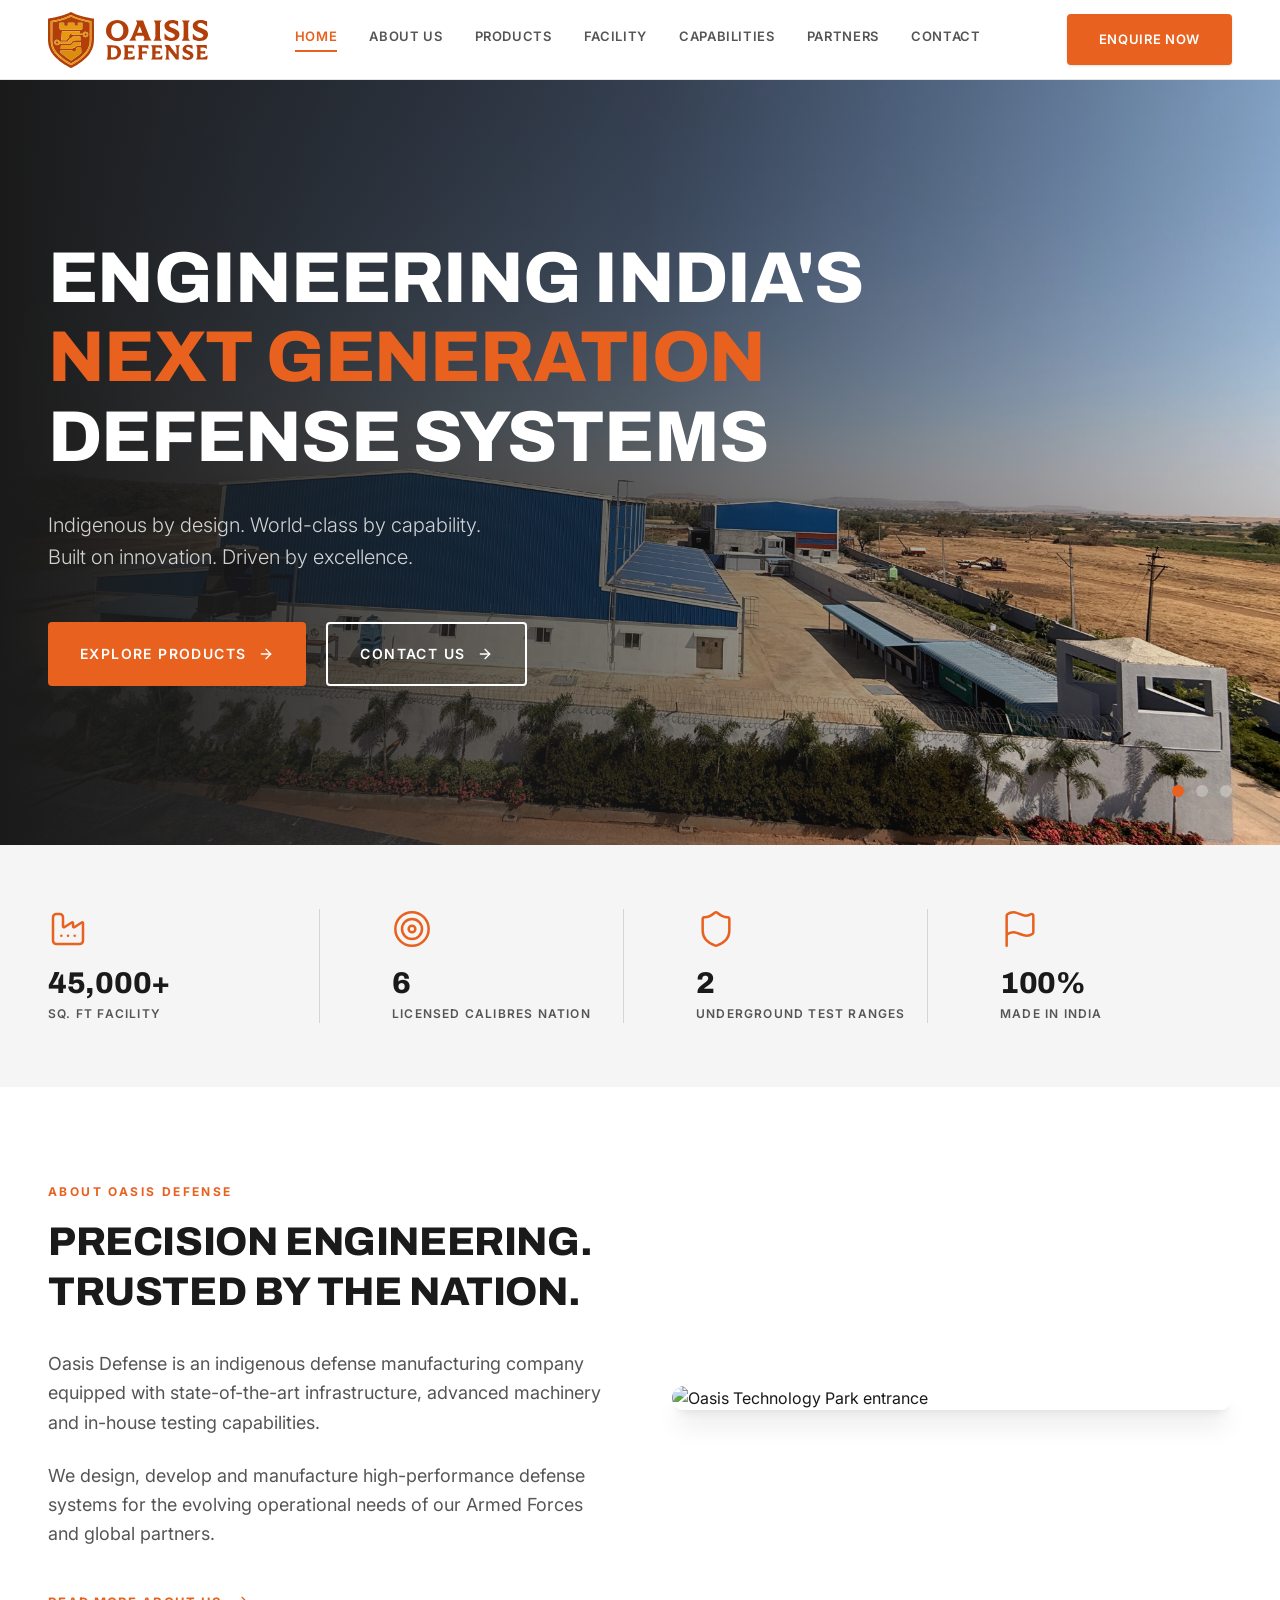
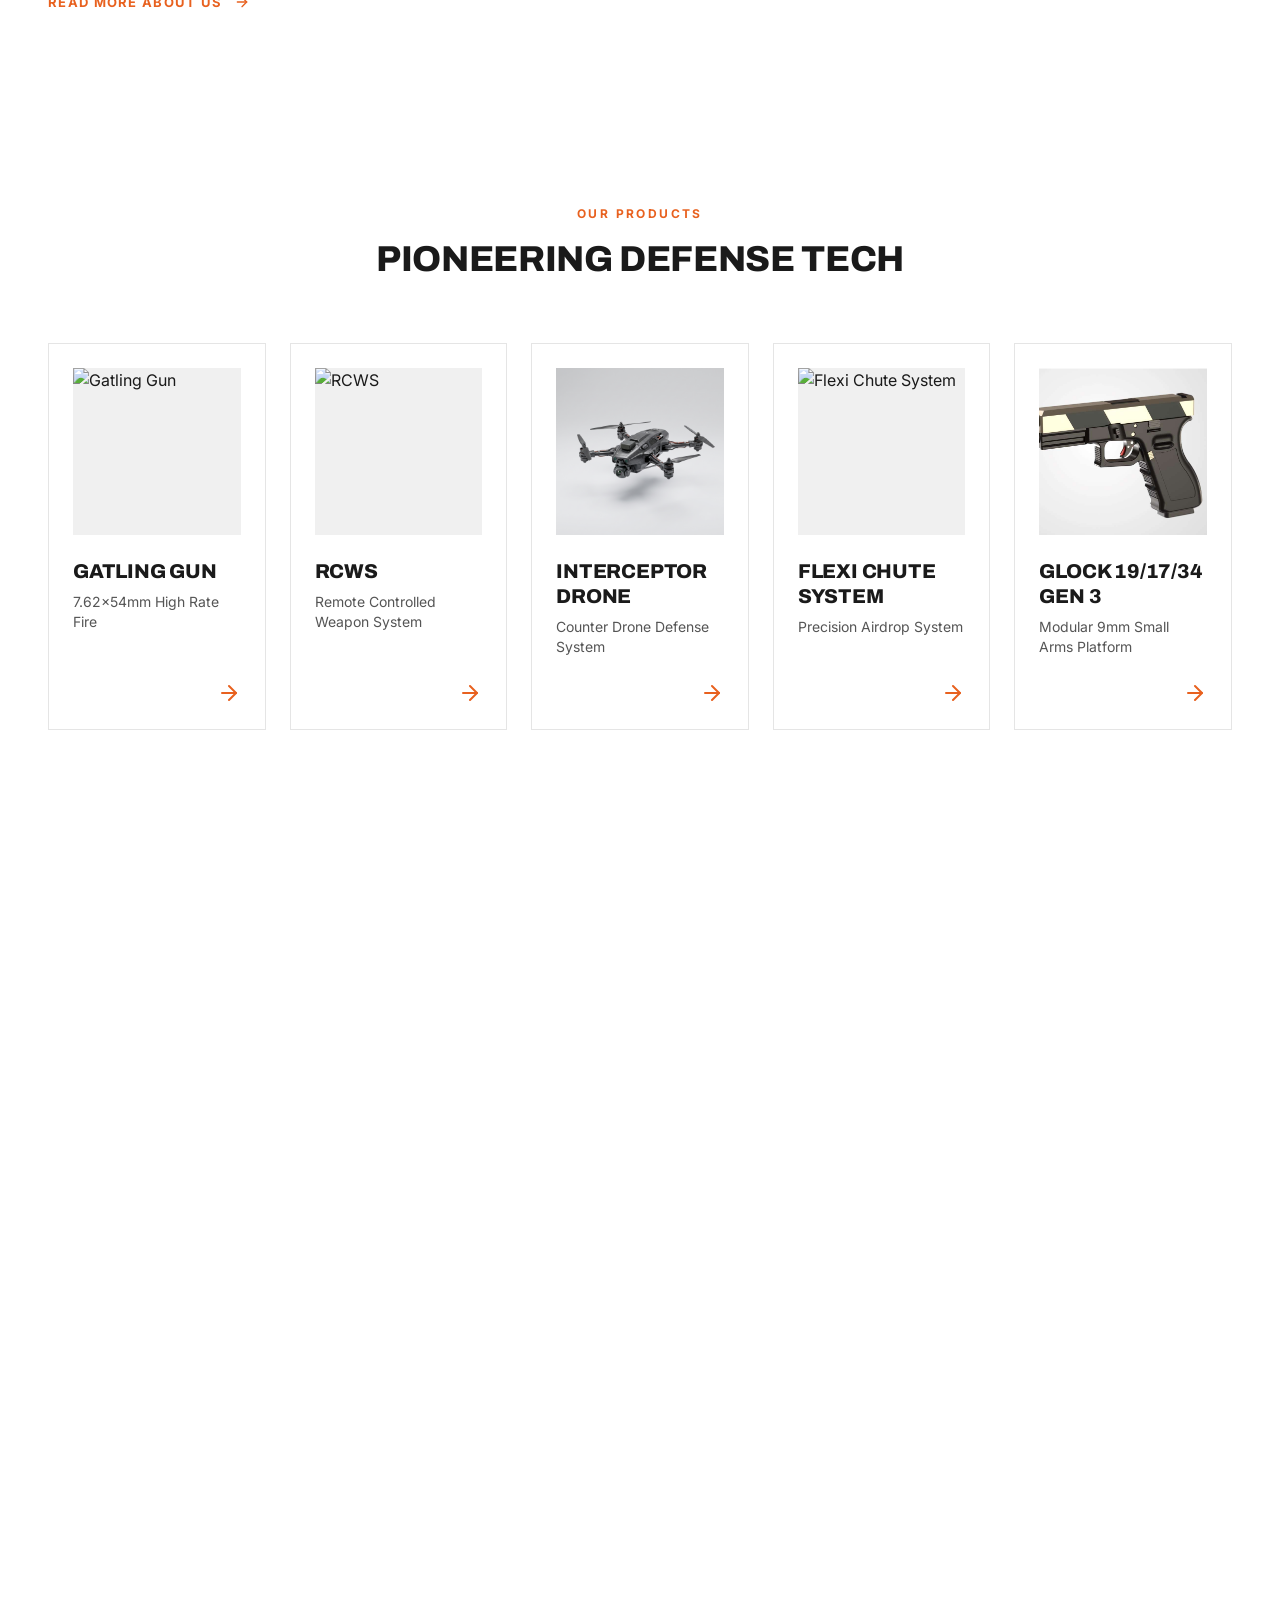
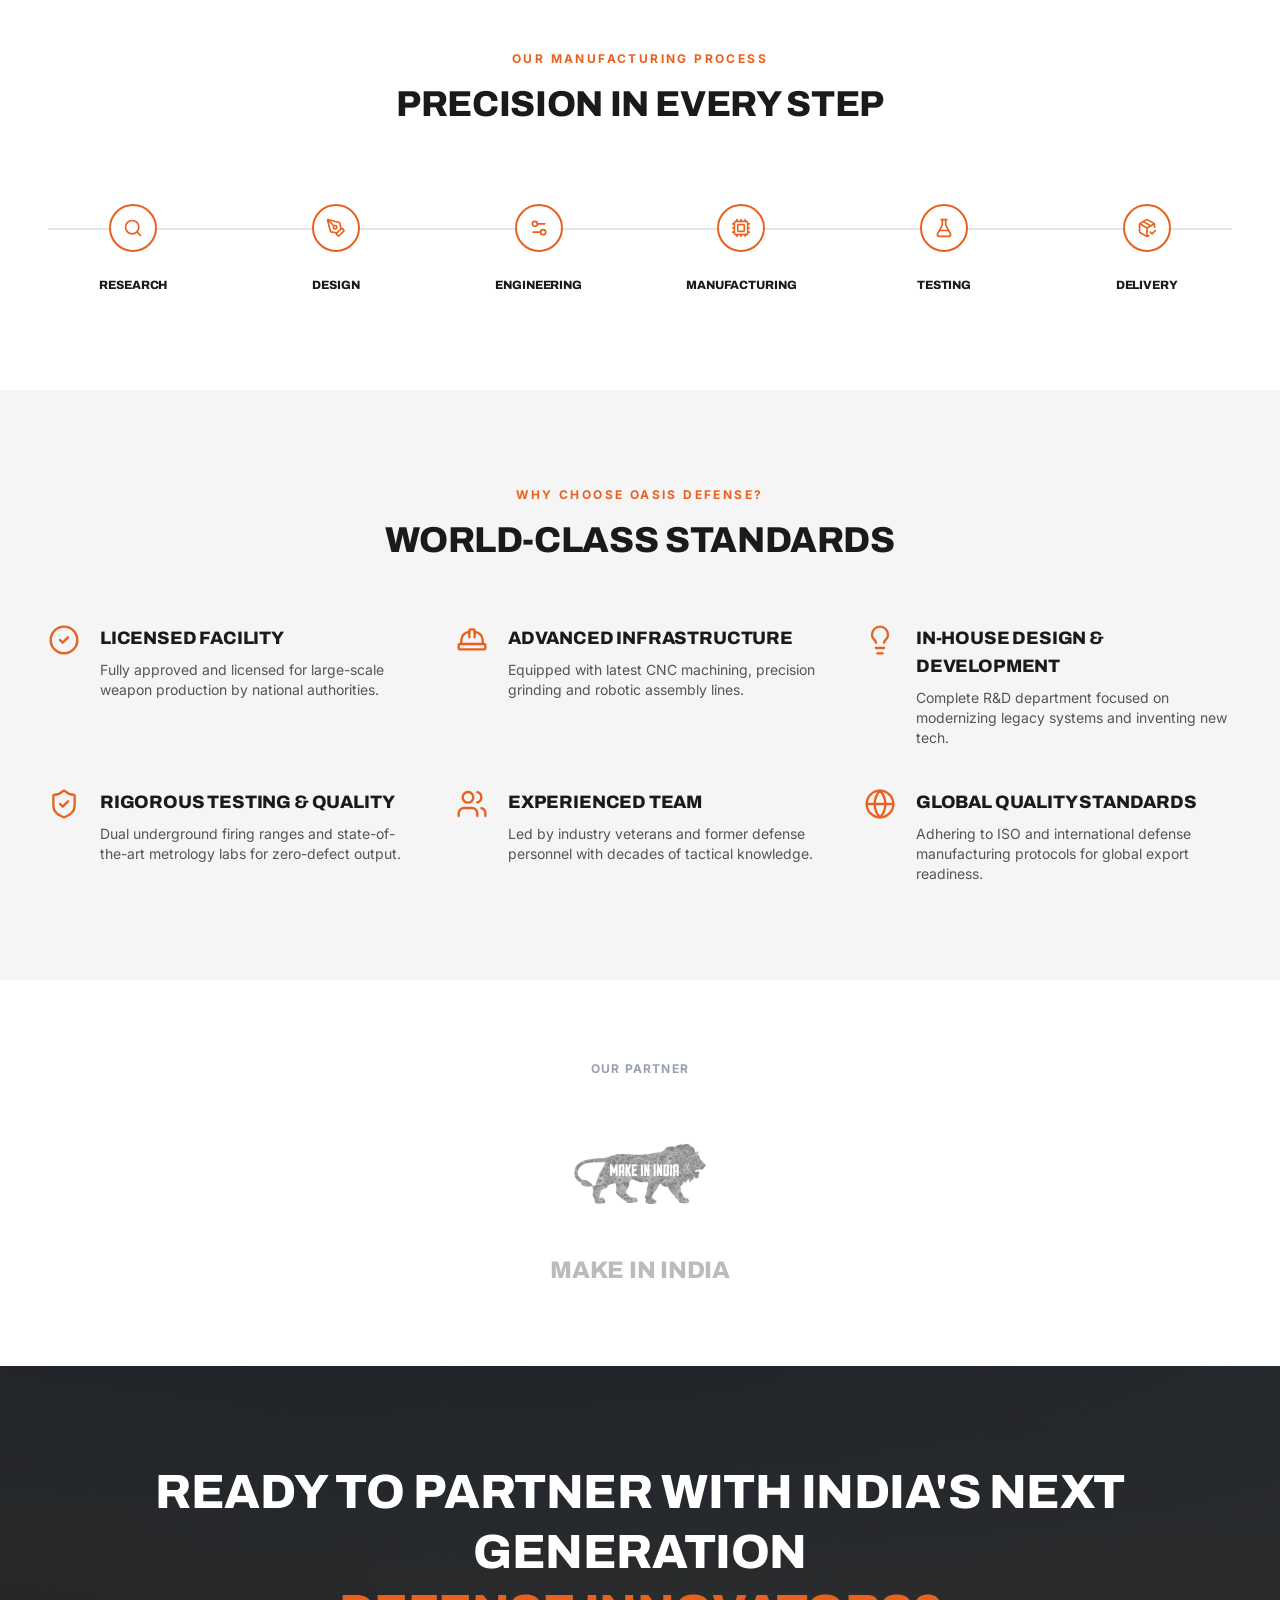
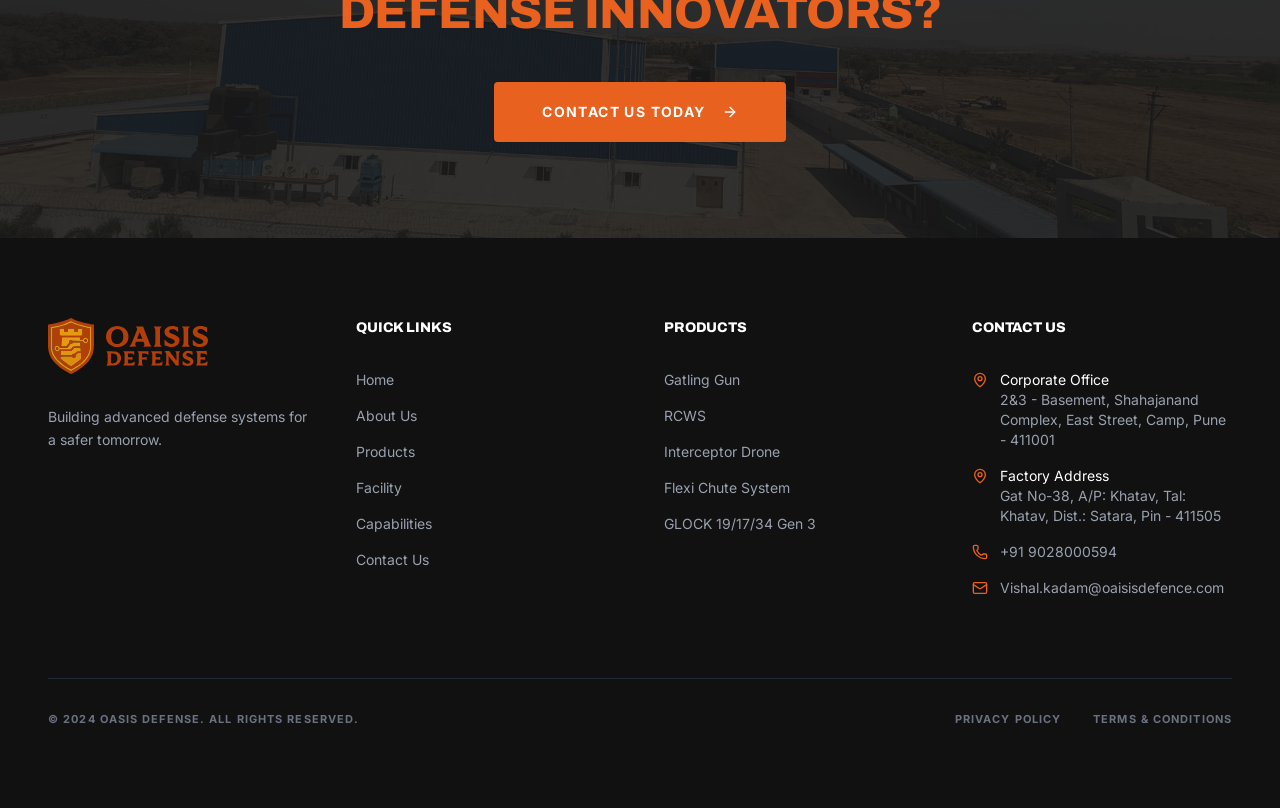
==== index.html @ 6b3034f2 "Deploy build" ====
<!doctype html>
<html lang="en">
  <head>
    <meta charset="UTF-8" />
    <meta name="viewport" content="width=device-width, initial-scale=1.0" />
    <title>Oasis Defense | Engineering India's Next Generation Defense Systems</title>
    <meta
      name="description"
      content="Oasis Defense is an Indian defense manufacturing company building indigenous weapon systems, RCWS, counter-drone platforms, small arms, and airborne logistics solutions."
    />
    <meta
      name="keywords"
      content="Oasis Defense, defense manufacturing India, RCWS, Gatling Gun, Interceptor Drone, Flexi Chute System, counter drone system, small arms manufacturing"
    />
    <meta name="author" content="Oasis Defense" />
    <meta name="robots" content="index, follow" />
    <meta name="theme-color" content="#e8611f" />
    <link rel="canonical" href="https://www.oaisisdefense.com/" />
    <link rel="icon" href="/favicon.svg" type="image/svg+xml" />
    <link rel="manifest" href="/site.webmanifest" />
    <meta property="og:type" content="website" />
    <meta property="og:site_name" content="Oasis Defense" />
    <meta property="og:title" content="Oasis Defense | Engineering India's Next Generation Defense Systems" />
    <meta
      property="og:description"
      content="Indian defense manufacturing company building indigenous weapon systems, RCWS, counter-drone platforms, small arms, and airborne logistics solutions."
    />
    <meta property="og:url" content="https://www.oaisisdefense.com/" />
    <meta property="og:image" content="https://www.oaisisdefense.com/images/facility-campus-aerial.jpg" />
    <meta name="twitter:card" content="summary_large_image" />
    <meta name="twitter:title" content="Oasis Defense | Engineering India's Next Generation Defense Systems" />
    <meta
      name="twitter:description"
      content="Indian defense manufacturing company building indigenous weapon systems, RCWS, counter-drone platforms, small arms, and airborne logistics solutions."
    />
    <meta name="twitter:image" content="https://www.oaisisdefense.com/images/facility-campus-aerial.jpg" />
    <script type="application/ld+json">
      {
        "@context": "https://schema.org",
        "@type": "Organization",
        "name": "Oasis Defense",
        "url": "https://www.oaisisdefense.com/",
        "logo": "https://www.oaisisdefense.com/favicon.svg",
        "email": "Vishal.kadam@oaisisdefence.com",
        "telephone": "+91 9028000594",
        "address": [
          {
            "@type": "PostalAddress",
            "name": "Corporate Office",
            "streetAddress": "2&3 - Basement, Shahajanand Complex, East Street, Camp",
            "addressLocality": "Pune",
            "postalCode": "411001",
            "addressRegion": "Maharashtra",
            "addressCountry": "IN"
          },
          {
            "@type": "PostalAddress",
            "name": "Factory Address",
            "streetAddress": "Gat No-38, A/P: Khatav, Tal: Khatav",
            "addressLocality": "Satara",
            "postalCode": "411505",
            "addressRegion": "Maharashtra",
            "addressCountry": "IN"
          }
        ]
      }
    </script>
    <link rel="preconnect" href="https://fonts.googleapis.com" />
    <link rel="preconnect" href="https://fonts.gstatic.com" crossorigin />
    <link
      href="https://fonts.googleapis.com/css2?family=Archivo:wght@700;800&family=Inter:wght@400;500;600;700&display=swap"
      rel="stylesheet"
    />
    <script type="module" crossorigin src="/assets/index-CDboTH9e.js"></script>
    <link rel="stylesheet" crossorigin href="/assets/index-C9QYzWep.css">
  </head>
  <body>
    <div id="root"></div>
  </body>
</html>
---- assets/index-C9QYzWep.css ----
@layer properties{@supports (((-webkit-hyphens:none)) and (not (margin-trim:inline))) or ((-moz-orient:inline) and (not (color:rgb(from red r g b)))){*,:before,:after,::backdrop{--tw-space-y-reverse:0;--tw-border-style:solid;--tw-gradient-position:initial;--tw-gradient-from:#0000;--tw-gradient-via:#0000;--tw-gradient-to:#0000;--tw-gradient-stops:initial;--tw-gradient-via-stops:initial;--tw-gradient-from-position:0%;--tw-gradient-via-position:50%;--tw-gradient-to-position:100%;--tw-leading:initial;--tw-font-weight:initial;--tw-tracking:initial;--tw-shadow:0 0 #0000;--tw-shadow-color:initial;--tw-shadow-alpha:100%;--tw-inset-shadow:0 0 #0000;--tw-inset-shadow-color:initial;--tw-inset-shadow-alpha:100%;--tw-ring-color:initial;--tw-ring-shadow:0 0 #0000;--tw-inset-ring-color:initial;--tw-inset-ring-shadow:0 0 #0000;--tw-ring-inset:initial;--tw-ring-offset-width:0px;--tw-ring-offset-color:#fff;--tw-ring-offset-shadow:0 0 #0000;--tw-outline-style:solid;--tw-blur:initial;--tw-brightness:initial;--tw-contrast:initial;--tw-grayscale:initial;--tw-hue-rotate:initial;--tw-invert:initial;--tw-opacity:initial;--tw-saturate:initial;--tw-sepia:initial;--tw-drop-shadow:initial;--tw-drop-shadow-color:initial;--tw-drop-shadow-alpha:100%;--tw-drop-shadow-size:initial;--tw-duration:initial;--tw-ease:initial;--tw-translate-x:0;--tw-translate-y:0;--tw-translate-z:0;--tw-divide-x-reverse:0}}}@layer theme{:root,:host{--font-sans:ui-sans-serif, system-ui, sans-serif, "Apple Color Emoji", "Segoe UI Emoji", "Segoe UI Symbol", "Noto Color Emoji";--font-mono:ui-monospace, SFMono-Regular, Menlo, Monaco, Consolas, "Liberation Mono", "Courier New", monospace;--color-gray-300:oklch(87.2% .01 258.338);--color-gray-400:oklch(70.7% .022 261.325);--color-gray-500:oklch(55.1% .027 264.364);--color-gray-800:oklch(27.8% .033 256.848);--color-white:#fff;--spacing:.25rem;--container-2xl:42rem;--container-3xl:48rem;--container-4xl:56rem;--container-7xl:80rem;--text-sm:.875rem;--text-sm--line-height:calc(1.25 / .875);--text-lg:1.125rem;--text-lg--line-height:calc(1.75 / 1.125);--text-xl:1.25rem;--text-xl--line-height:calc(1.75 / 1.25);--text-2xl:1.5rem;--text-2xl--line-height:calc(2 / 1.5);--text-3xl:1.875rem;--text-3xl--line-height: 1.2 ;--text-4xl:2.25rem;--text-4xl--line-height:calc(2.5 / 2.25);--text-5xl:3rem;--text-5xl--line-height:1;--text-6xl:3.75rem;--text-6xl--line-height:1;--font-weight-light:300;--font-weight-semibold:600;--font-weight-bold:700;--font-weight-extrabold:800;--tracking-wider:.05em;--tracking-widest:.1em;--leading-tight:1.25;--leading-relaxed:1.625;--radius-3xl:1.5rem;--default-transition-duration:.15s;--default-transition-timing-function:cubic-bezier(.4, 0, .2, 1);--default-font-family:var(--font-sans);--default-mono-font-family:var(--font-mono);--color-surface-alt:#f5f5f5;--color-surface-panel:#f0f0f0;--color-dark:#1a1a1a;--color-darker:#111;--color-accent:#e8611f;--color-accent-dark:#d05515;--color-body:#555;--color-line:#e5e5e5;--ease-brand:cubic-bezier(.4, 0, .2, 1)}}@layer base{*,:after,:before,::backdrop{box-sizing:border-box;border:0 solid;margin:0;padding:0}::file-selector-button{box-sizing:border-box;border:0 solid;margin:0;padding:0}html,:host{-webkit-text-size-adjust:100%;tab-size:4;line-height:1.5;font-family:var(--default-font-family,ui-sans-serif, system-ui, sans-serif, "Apple Color Emoji", "Segoe UI Emoji", "Segoe UI Symbol", "Noto Color Emoji");font-feature-settings:var(--default-font-feature-settings,normal);font-variation-settings:var(--default-font-variation-settings,normal);-webkit-tap-highlight-color:transparent}hr{height:0;color:inherit;border-top-width:1px}abbr:where([title]){-webkit-text-decoration:underline dotted;text-decoration:underline dotted}h1,h2,h3,h4,h5,h6{font-size:inherit;font-weight:inherit}a{color:inherit;-webkit-text-decoration:inherit;text-decoration:inherit}b,strong{font-weight:bolder}code,kbd,samp,pre{font-family:var(--default-mono-font-family,ui-monospace, SFMono-Regular, Menlo, Monaco, Consolas, "Liberation Mono", "Courier New", monospace);font-feature-settings:var(--default-mono-font-feature-settings,normal);font-variation-settings:var(--default-mono-font-variation-settings,normal);font-size:1em}small{font-size:80%}sub,sup{vertical-align:baseline;font-size:75%;line-height:0;position:relative}sub{bottom:-.25em}sup{top:-.5em}table{text-indent:0;border-color:inherit;border-collapse:collapse}:-moz-focusring{outline:auto}progress{vertical-align:baseline}summary{display:list-item}ol,ul,menu{list-style:none}img,svg,video,canvas,audio,iframe,embed,object{vertical-align:middle;display:block}img,video{max-width:100%;height:auto}button,input,select,optgroup,textarea{font:inherit;font-feature-settings:inherit;font-variation-settings:inherit;letter-spacing:inherit;color:inherit;opacity:1;background-color:#0000;border-radius:0}::file-selector-button{font:inherit;font-feature-settings:inherit;font-variation-settings:inherit;letter-spacing:inherit;color:inherit;opacity:1;background-color:#0000;border-radius:0}:where(select:is([multiple],[size])) optgroup{font-weight:bolder}:where(select:is([multiple],[size])) optgroup option{padding-inline-start:20px}::file-selector-button{margin-inline-end:4px}::placeholder{opacity:1}@supports (not ((-webkit-appearance:-apple-pay-button))) or (contain-intrinsic-size:1px){::placeholder{color:currentColor}@supports (color:color-mix(in lab,red,red)){::placeholder{color:color-mix(in oklab,currentcolor 50%,transparent)}}}textarea{resize:vertical}::-webkit-search-decoration{-webkit-appearance:none}::-webkit-date-and-time-value{min-height:1lh;text-align:inherit}::-webkit-datetime-edit{display:inline-flex}::-webkit-datetime-edit-fields-wrapper{padding:0}::-webkit-datetime-edit{padding-block:0}::-webkit-datetime-edit-year-field{padding-block:0}::-webkit-datetime-edit-month-field{padding-block:0}::-webkit-datetime-edit-day-field{padding-block:0}::-webkit-datetime-edit-hour-field{padding-block:0}::-webkit-datetime-edit-minute-field{padding-block:0}::-webkit-datetime-edit-second-field{padding-block:0}::-webkit-datetime-edit-millisecond-field{padding-block:0}::-webkit-datetime-edit-meridiem-field{padding-block:0}::-webkit-calendar-picker-indicator{line-height:1}:-moz-ui-invalid{box-shadow:none}button,input:where([type=button],[type=reset],[type=submit]){appearance:button}::file-selector-button{appearance:button}::-webkit-inner-spin-button{height:auto}::-webkit-outer-spin-button{height:auto}[hidden]:where(:not([hidden=until-found])){display:none!important}}@layer components;@layer utilities{.absolute{position:absolute}.fixed{position:fixed}.relative{position:relative}.sticky{position:sticky}.inset-0{inset:0}.top-0{top:0}.right-6{right:calc(var(--spacing) * 6)}.right-12{right:calc(var(--spacing) * 12)}.bottom-6{bottom:calc(var(--spacing) * 6)}.bottom-12{bottom:calc(var(--spacing) * 12)}.left-6{left:calc(var(--spacing) * 6)}.z-0{z-index:0}.z-10{z-index:10}.z-50{z-index:50}.mx-auto{margin-inline:auto}.mt-0\.5{margin-top:calc(var(--spacing) * .5)}.mt-10{margin-top:calc(var(--spacing) * 10)}.mt-12{margin-top:calc(var(--spacing) * 12)}.mt-20{margin-top:calc(var(--spacing) * 20)}.mt-auto{margin-top:auto}.mb-1{margin-bottom:var(--spacing)}.mb-2{margin-bottom:calc(var(--spacing) * 2)}.mb-3{margin-bottom:calc(var(--spacing) * 3)}.mb-4{margin-bottom:calc(var(--spacing) * 4)}.mb-5{margin-bottom:calc(var(--spacing) * 5)}.mb-6{margin-bottom:calc(var(--spacing) * 6)}.mb-8{margin-bottom:calc(var(--spacing) * 8)}.mb-10{margin-bottom:calc(var(--spacing) * 10)}.mb-12{margin-bottom:calc(var(--spacing) * 12)}.mb-16{margin-bottom:calc(var(--spacing) * 16)}.mb-20{margin-bottom:calc(var(--spacing) * 20)}.ml-auto{margin-left:auto}.block{display:block}.flex{display:flex}.grid{display:grid}.hidden{display:none}.inline{display:inline}.inline-flex{display:inline-flex}.aspect-square{aspect-ratio:1}.size-4{width:calc(var(--spacing) * 4);height:calc(var(--spacing) * 4)}.size-5{width:calc(var(--spacing) * 5);height:calc(var(--spacing) * 5)}.size-6{width:calc(var(--spacing) * 6);height:calc(var(--spacing) * 6)}.size-8{width:calc(var(--spacing) * 8);height:calc(var(--spacing) * 8)}.size-10{width:calc(var(--spacing) * 10);height:calc(var(--spacing) * 10)}.h-3{height:calc(var(--spacing) * 3)}.h-10{height:calc(var(--spacing) * 10)}.h-12{height:calc(var(--spacing) * 12)}.h-14{height:calc(var(--spacing) * 14)}.h-20{height:calc(var(--spacing) * 20)}.h-28{height:calc(var(--spacing) * 28)}.h-\[85vh\]{height:85vh}.h-\[360px\]{height:360px}.h-\[380px\]{height:380px}.h-auto{height:auto}.h-full{height:100%}.min-h-\[600px\]{min-height:600px}.min-h-screen{min-height:100vh}.w-3{width:calc(var(--spacing) * 3)}.w-12{width:calc(var(--spacing) * 12)}.w-auto{width:auto}.w-full{width:100%}.max-w-2xl{max-width:var(--container-2xl)}.max-w-3xl{max-width:var(--container-3xl)}.max-w-4xl{max-width:var(--container-4xl)}.max-w-7xl{max-width:var(--container-7xl)}.max-w-full{max-width:100%}.flex-1{flex:1}.shrink-0{flex-shrink:0}.resize{resize:both}.grid-cols-1{grid-template-columns:repeat(1,minmax(0,1fr))}.grid-cols-2{grid-template-columns:repeat(2,minmax(0,1fr))}.flex-col{flex-direction:column}.flex-wrap{flex-wrap:wrap}.items-center{align-items:center}.justify-between{justify-content:space-between}.justify-center{justify-content:center}.justify-end{justify-content:flex-end}.gap-2{gap:calc(var(--spacing) * 2)}.gap-3{gap:calc(var(--spacing) * 3)}.gap-4{gap:calc(var(--spacing) * 4)}.gap-5{gap:calc(var(--spacing) * 5)}.gap-6{gap:calc(var(--spacing) * 6)}.gap-8{gap:calc(var(--spacing) * 8)}.gap-10{gap:calc(var(--spacing) * 10)}.gap-12{gap:calc(var(--spacing) * 12)}.gap-14{gap:calc(var(--spacing) * 14)}.gap-16{gap:calc(var(--spacing) * 16)}:where(.space-y-4>:not(:last-child)){--tw-space-y-reverse:0;margin-block-start:calc(calc(var(--spacing) * 4) * var(--tw-space-y-reverse));margin-block-end:calc(calc(var(--spacing) * 4) * calc(1 - var(--tw-space-y-reverse)))}:where(.space-y-6>:not(:last-child)){--tw-space-y-reverse:0;margin-block-start:calc(calc(var(--spacing) * 6) * var(--tw-space-y-reverse));margin-block-end:calc(calc(var(--spacing) * 6) * calc(1 - var(--tw-space-y-reverse)))}:where(.divide-gray-300>:not(:last-child)){border-color:var(--color-gray-300)}.overflow-hidden{overflow:hidden}.rounded{border-radius:.25rem}.rounded-3xl{border-radius:var(--radius-3xl)}.rounded-\[4px\]{border-radius:4px}.rounded-full{border-radius:3.40282e38px}.border{border-style:var(--tw-border-style);border-width:1px}.border-2{border-style:var(--tw-border-style);border-width:2px}.border-t{border-top-style:var(--tw-border-style);border-top-width:1px}.border-b{border-bottom-style:var(--tw-border-style);border-bottom-width:1px}.border-b-2{border-bottom-style:var(--tw-border-style);border-bottom-width:2px}.border-accent{border-color:var(--color-accent)}.border-gray-800{border-color:var(--color-gray-800)}.border-line{border-color:var(--color-line)}.border-transparent{border-color:#0000}.border-white{border-color:var(--color-white)}.bg-accent{background-color:var(--color-accent)}.bg-dark{background-color:var(--color-dark)}.bg-darker{background-color:var(--color-darker)}.bg-surface-alt{background-color:var(--color-surface-alt)}.bg-surface-panel{background-color:var(--color-surface-panel)}.bg-white{background-color:var(--color-white)}.bg-white\/30{background-color:#ffffff4d}@supports (color:color-mix(in lab,red,red)){.bg-white\/30{background-color:color-mix(in oklab,var(--color-white) 30%,transparent)}}.bg-gradient-to-r{--tw-gradient-position:to right in oklab;background-image:linear-gradient(var(--tw-gradient-stops))}.bg-gradient-to-t{--tw-gradient-position:to top in oklab;background-image:linear-gradient(var(--tw-gradient-stops))}.from-dark{--tw-gradient-from:var(--color-dark);--tw-gradient-stops:var(--tw-gradient-via-stops,var(--tw-gradient-position), var(--tw-gradient-from) var(--tw-gradient-from-position), var(--tw-gradient-to) var(--tw-gradient-to-position))}.from-dark\/70{--tw-gradient-from:#1a1a1ab3}@supports (color:color-mix(in lab,red,red)){.from-dark\/70{--tw-gradient-from:color-mix(in oklab, var(--color-dark) 70%, transparent)}}.from-dark\/70{--tw-gradient-stops:var(--tw-gradient-via-stops,var(--tw-gradient-position), var(--tw-gradient-from) var(--tw-gradient-from-position), var(--tw-gradient-to) var(--tw-gradient-to-position))}.from-dark\/80{--tw-gradient-from:#1a1a1acc}@supports (color:color-mix(in lab,red,red)){.from-dark\/80{--tw-gradient-from:color-mix(in oklab, var(--color-dark) 80%, transparent)}}.from-dark\/80{--tw-gradient-stops:var(--tw-gradient-via-stops,var(--tw-gradient-position), var(--tw-gradient-from) var(--tw-gradient-from-position), var(--tw-gradient-to) var(--tw-gradient-to-position))}.via-dark\/20{--tw-gradient-via:#1a1a1a33}@supports (color:color-mix(in lab,red,red)){.via-dark\/20{--tw-gradient-via:color-mix(in oklab, var(--color-dark) 20%, transparent)}}.via-dark\/20{--tw-gradient-via-stops:var(--tw-gradient-position), var(--tw-gradient-from) var(--tw-gradient-from-position), var(--tw-gradient-via) var(--tw-gradient-via-position), var(--tw-gradient-to) var(--tw-gradient-to-position);--tw-gradient-stops:var(--tw-gradient-via-stops)}.via-dark\/60{--tw-gradient-via:#1a1a1a99}@supports (color:color-mix(in lab,red,red)){.via-dark\/60{--tw-gradient-via:color-mix(in oklab, var(--color-dark) 60%, transparent)}}.via-dark\/60{--tw-gradient-via-stops:var(--tw-gradient-position), var(--tw-gradient-from) var(--tw-gradient-from-position), var(--tw-gradient-via) var(--tw-gradient-via-position), var(--tw-gradient-to) var(--tw-gradient-to-position);--tw-gradient-stops:var(--tw-gradient-via-stops)}.via-transparent{--tw-gradient-via:transparent;--tw-gradient-via-stops:var(--tw-gradient-position), var(--tw-gradient-from) var(--tw-gradient-from-position), var(--tw-gradient-via) var(--tw-gradient-via-position), var(--tw-gradient-to) var(--tw-gradient-to-position);--tw-gradient-stops:var(--tw-gradient-via-stops)}.to-transparent{--tw-gradient-to:transparent;--tw-gradient-stops:var(--tw-gradient-via-stops,var(--tw-gradient-position), var(--tw-gradient-from) var(--tw-gradient-from-position), var(--tw-gradient-to) var(--tw-gradient-to-position))}.object-contain{object-fit:contain}.object-cover{object-fit:cover}.p-6{padding:calc(var(--spacing) * 6)}.px-4{padding-inline:calc(var(--spacing) * 4)}.px-6{padding-inline:calc(var(--spacing) * 6)}.px-8{padding-inline:calc(var(--spacing) * 8)}.px-10{padding-inline:calc(var(--spacing) * 10)}.px-12{padding-inline:calc(var(--spacing) * 12)}.py-3{padding-block:calc(var(--spacing) * 3)}.py-4{padding-block:calc(var(--spacing) * 4)}.py-5{padding-block:calc(var(--spacing) * 5)}.py-16{padding-block:calc(var(--spacing) * 16)}.py-20{padding-block:calc(var(--spacing) * 20)}.py-24{padding-block:calc(var(--spacing) * 24)}.pt-8{padding-top:calc(var(--spacing) * 8)}.pt-10{padding-top:calc(var(--spacing) * 10)}.pb-1{padding-bottom:var(--spacing)}.text-center{text-align:center}.text-2xl{font-size:var(--text-2xl);line-height:var(--tw-leading,var(--text-2xl--line-height))}.text-3xl{font-size:var(--text-3xl);line-height:var(--tw-leading,var(--text-3xl--line-height))}.text-4xl{font-size:var(--text-4xl);line-height:var(--tw-leading,var(--text-4xl--line-height))}.text-5xl{font-size:var(--text-5xl);line-height:var(--tw-leading,var(--text-5xl--line-height))}.text-lg{font-size:var(--text-lg);line-height:var(--tw-leading,var(--text-lg--line-height))}.text-sm{font-size:var(--text-sm);line-height:var(--tw-leading,var(--text-sm--line-height))}.text-xl{font-size:var(--text-xl);line-height:var(--tw-leading,var(--text-xl--line-height))}.text-\[11px\]{font-size:11px}.text-\[12px\]{font-size:12px}.text-\[13px\]{font-size:13px}.text-\[16px\]{font-size:16px}.leading-\[1\.1\]{--tw-leading:1.1;line-height:1.1}.leading-\[1\.85\]{--tw-leading:1.85;line-height:1.85}.leading-relaxed{--tw-leading:var(--leading-relaxed);line-height:var(--leading-relaxed)}.leading-tight{--tw-leading:var(--leading-tight);line-height:var(--leading-tight)}.font-bold{--tw-font-weight:var(--font-weight-bold);font-weight:var(--font-weight-bold)}.font-extrabold{--tw-font-weight:var(--font-weight-extrabold);font-weight:var(--font-weight-extrabold)}.font-light{--tw-font-weight:var(--font-weight-light);font-weight:var(--font-weight-light)}.font-semibold{--tw-font-weight:var(--font-weight-semibold);font-weight:var(--font-weight-semibold)}.tracking-wider{--tw-tracking:var(--tracking-wider);letter-spacing:var(--tracking-wider)}.tracking-widest{--tw-tracking:var(--tracking-widest);letter-spacing:var(--tracking-widest)}.text-accent{color:var(--color-accent)}.text-body{color:var(--color-body)}.text-dark{color:var(--color-dark)}.text-gray-400{color:var(--color-gray-400)}.text-gray-500{color:var(--color-gray-500)}.text-white{color:var(--color-white)}.text-white\/80{color:#fffc}@supports (color:color-mix(in lab,red,red)){.text-white\/80{color:color-mix(in oklab,var(--color-white) 80%,transparent)}}.normal-case{text-transform:none}.uppercase{text-transform:uppercase}.opacity-10{opacity:.1}.shadow,.shadow-sm{--tw-shadow:0 1px 3px 0 var(--tw-shadow-color,#0000001a), 0 1px 2px -1px var(--tw-shadow-color,#0000001a);box-shadow:var(--tw-inset-shadow),var(--tw-inset-ring-shadow),var(--tw-ring-offset-shadow),var(--tw-ring-shadow),var(--tw-shadow)}.shadow-xl{--tw-shadow:0 20px 25px -5px var(--tw-shadow-color,#0000001a), 0 8px 10px -6px var(--tw-shadow-color,#0000001a);box-shadow:var(--tw-inset-shadow),var(--tw-inset-ring-shadow),var(--tw-ring-offset-shadow),var(--tw-ring-shadow),var(--tw-shadow)}.outline{outline-style:var(--tw-outline-style);outline-width:1px}.grayscale{--tw-grayscale:grayscale(100%);filter:var(--tw-blur,) var(--tw-brightness,) var(--tw-contrast,) var(--tw-grayscale,) var(--tw-hue-rotate,) var(--tw-invert,) var(--tw-saturate,) var(--tw-sepia,) var(--tw-drop-shadow,)}.transition-all{transition-property:all;transition-timing-function:var(--tw-ease,var(--default-transition-timing-function));transition-duration:var(--tw-duration,var(--default-transition-duration))}.transition-colors{transition-property:color,background-color,border-color,outline-color,text-decoration-color,fill,stroke,--tw-gradient-from,--tw-gradient-via,--tw-gradient-to;transition-timing-function:var(--tw-ease,var(--default-transition-timing-function));transition-duration:var(--tw-duration,var(--default-transition-duration))}.transition-transform{transition-property:transform,translate,scale,rotate;transition-timing-function:var(--tw-ease,var(--default-transition-timing-function));transition-duration:var(--tw-duration,var(--default-transition-duration))}.duration-400{--tw-duration:.4s;transition-duration:.4s}.ease-brand{--tw-ease:var(--ease-brand);transition-timing-function:var(--ease-brand)}@media(hover:hover){.group-hover\:translate-x-1:is(:where(.group):hover *){--tw-translate-x:var(--spacing);translate:var(--tw-translate-x) var(--tw-translate-y)}.hover\:-translate-y-2\.5:hover{--tw-translate-y:calc(var(--spacing) * -2.5);translate:var(--tw-translate-x) var(--tw-translate-y)}.hover\:bg-accent-dark:hover{background-color:var(--color-accent-dark)}.hover\:bg-white:hover{background-color:var(--color-white)}.hover\:text-accent:hover{color:var(--color-accent)}.hover\:text-dark:hover{color:var(--color-dark)}.hover\:shadow-\[0_20px_40px_rgba\(0\,0\,0\,0\.05\)\]:hover{--tw-shadow:0 20px 40px var(--tw-shadow-color,#0000000d);box-shadow:var(--tw-inset-shadow),var(--tw-inset-ring-shadow),var(--tw-ring-offset-shadow),var(--tw-ring-shadow),var(--tw-shadow)}}@media(min-width:40rem){.sm\:h-\[440px\]{height:440px}.sm\:grid-cols-2{grid-template-columns:repeat(2,minmax(0,1fr))}}@media(min-width:48rem){.md\:block{display:block}.md\:h-36{height:calc(var(--spacing) * 36)}.md\:h-\[460px\]{height:460px}.md\:h-\[500px\]{height:500px}.md\:h-\[600px\]{height:600px}.md\:grid-cols-2{grid-template-columns:repeat(2,minmax(0,1fr))}.md\:grid-cols-3{grid-template-columns:repeat(3,minmax(0,1fr))}.md\:flex-row{flex-direction:row}.md\:text-2xl{font-size:var(--text-2xl);line-height:var(--tw-leading,var(--text-2xl--line-height))}.md\:text-4xl{font-size:var(--text-4xl);line-height:var(--tw-leading,var(--text-4xl--line-height))}.md\:text-5xl{font-size:var(--text-5xl);line-height:var(--tw-leading,var(--text-5xl--line-height))}.md\:text-6xl{font-size:var(--text-6xl);line-height:var(--tw-leading,var(--text-6xl--line-height))}.md\:text-xl{font-size:var(--text-xl);line-height:var(--tw-leading,var(--text-xl--line-height))}.md\:text-\[17px\]{font-size:17px}}@media(min-width:64rem){.lg\:grid-cols-1{grid-template-columns:repeat(1,minmax(0,1fr))}.lg\:grid-cols-2{grid-template-columns:repeat(2,minmax(0,1fr))}.lg\:grid-cols-3{grid-template-columns:repeat(3,minmax(0,1fr))}.lg\:grid-cols-4{grid-template-columns:repeat(4,minmax(0,1fr))}.lg\:grid-cols-5{grid-template-columns:repeat(5,minmax(0,1fr))}.lg\:grid-cols-6{grid-template-columns:repeat(6,minmax(0,1fr))}.lg\:grid-cols-\[0\.95fr_1\.05fr\]{grid-template-columns:.95fr 1.05fr}.lg\:grid-cols-\[1\.1fr_0\.9fr\]{grid-template-columns:1.1fr .9fr}.lg\:items-center{align-items:center}.lg\:items-start{align-items:flex-start}:where(.lg\:divide-x>:not(:last-child)){--tw-divide-x-reverse:0;border-inline-style:var(--tw-border-style);border-inline-start-width:calc(1px * var(--tw-divide-x-reverse));border-inline-end-width:calc(1px * calc(1 - var(--tw-divide-x-reverse)))}.lg\:px-12{padding-inline:calc(var(--spacing) * 12)}.lg\:py-28{padding-block:calc(var(--spacing) * 28)}.lg\:pl-10{padding-left:calc(var(--spacing) * 10)}.lg\:text-left{text-align:left}.lg\:text-\[40px\]{font-size:40px}.lg\:text-\[58px\]{font-size:58px}.lg\:text-\[64px\]{font-size:64px}.lg\:text-\[72px\]{font-size:72px}}@media(min-width:80rem){.xl\:ml-0{margin-left:0}.xl\:flex{display:flex}}}@property --tw-space-y-reverse{syntax:"*";inherits:false;initial-value:0}@property --tw-border-style{syntax:"*";inherits:false;initial-value:solid}@property --tw-gradient-position{syntax:"*";inherits:false}@property --tw-gradient-from{syntax:"<color>";inherits:false;initial-value:#0000}@property --tw-gradient-via{syntax:"<color>";inherits:false;initial-value:#0000}@property --tw-gradient-to{syntax:"<color>";inherits:false;initial-value:#0000}@property --tw-gradient-stops{syntax:"*";inherits:false}@property --tw-gradient-via-stops{syntax:"*";inherits:false}@property --tw-gradient-from-position{syntax:"<length-percentage>";inherits:false;initial-value:0%}@property --tw-gradient-via-position{syntax:"<length-percentage>";inherits:false;initial-value:50%}@property --tw-gradient-to-position{syntax:"<length-percentage>";inherits:false;initial-value:100%}@property --tw-leading{syntax:"*";inherits:false}@property --tw-font-weight{syntax:"*";inherits:false}@property --tw-tracking{syntax:"*";inherits:false}@property --tw-shadow{syntax:"*";inherits:false;initial-value:0 0 #0000}@property --tw-shadow-color{syntax:"*";inherits:false}@property --tw-shadow-alpha{syntax:"<percentage>";inherits:false;initial-value:100%}@property --tw-inset-shadow{syntax:"*";inherits:false;initial-value:0 0 #0000}@property --tw-inset-shadow-color{syntax:"*";inherits:false}@property --tw-inset-shadow-alpha{syntax:"<percentage>";inherits:false;initial-value:100%}@property --tw-ring-color{syntax:"*";inherits:false}@property --tw-ring-shadow{syntax:"*";inherits:false;initial-value:0 0 #0000}@property --tw-inset-ring-color{syntax:"*";inherits:false}@property --tw-inset-ring-shadow{syntax:"*";inherits:false;initial-value:0 0 #0000}@property --tw-ring-inset{syntax:"*";inherits:false}@property --tw-ring-offset-width{syntax:"<length>";inherits:false;initial-value:0}@property --tw-ring-offset-color{syntax:"*";inherits:false;initial-value:#fff}@property --tw-ring-offset-shadow{syntax:"*";inherits:false;initial-value:0 0 #0000}@property --tw-outline-style{syntax:"*";inherits:false;initial-value:solid}@property --tw-blur{syntax:"*";inherits:false}@property --tw-brightness{syntax:"*";inherits:false}@property --tw-contrast{syntax:"*";inherits:false}@property --tw-grayscale{syntax:"*";inherits:false}@property --tw-hue-rotate{syntax:"*";inherits:false}@property --tw-invert{syntax:"*";inherits:false}@property --tw-opacity{syntax:"*";inherits:false}@property --tw-saturate{syntax:"*";inherits:false}@property --tw-sepia{syntax:"*";inherits:false}@property --tw-drop-shadow{syntax:"*";inherits:false}@property --tw-drop-shadow-color{syntax:"*";inherits:false}@property --tw-drop-shadow-alpha{syntax:"<percentage>";inherits:false;initial-value:100%}@property --tw-drop-shadow-size{syntax:"*";inherits:false}@property --tw-duration{syntax:"*";inherits:false}@property --tw-ease{syntax:"*";inherits:false}@property --tw-translate-x{syntax:"*";inherits:false;initial-value:0}@property --tw-translate-y{syntax:"*";inherits:false;initial-value:0}@property --tw-translate-z{syntax:"*";inherits:false;initial-value:0}@property --tw-divide-x-reverse{syntax:"*";inherits:false;initial-value:0}body{background-color:#fff;color:#1a1a1a;font-family:Inter,Poppins,sans-serif}.font-heading{font-family:Archivo,Inter,sans-serif;text-transform:uppercase;letter-spacing:-.01em}.section-label{color:#e8611f;font-size:12px;font-weight:700;letter-spacing:.2em;text-transform:uppercase}.reveal-on-scroll{opacity:0;transform:translateY(20px);transition:all .6s ease-out}.reveal-on-scroll.active{opacity:1;transform:translateY(0)}.process-line:before{content:"";position:absolute;top:24px;left:0;right:0;height:2px;background:#e5e5e5;z-index:0}.facility-photo{filter:grayscale(.08) saturate(1.08) contrast(1.02);transition:filter .7s ease,transform .7s ease}.facility-photo:hover{filter:grayscale(0) saturate(1.05);transform:scale(1.035)}.facility-gallery{position:relative;display:block;isolation:isolate}.facility-slide{position:absolute;inset:0;opacity:0;animation:mobile-facility-fade 16s ease-in-out infinite}.facility-slide:nth-child(2){animation-delay:4s}.facility-slide:nth-child(3){animation-delay:8s}.facility-slide:nth-child(4){animation-delay:12s}.facility-slide .facility-photo{transform:scale(1.04);animation-duration:16s;animation-iteration-count:infinite;animation-timing-function:ease-in-out}.facility-slide:nth-child(1) .facility-photo{animation-name:mobile-pan-right}.facility-slide:nth-child(2) .facility-photo{animation-name:mobile-pan-left;animation-delay:4s}.facility-slide:nth-child(3) .facility-photo{animation-name:mobile-pan-up;animation-delay:8s}.facility-slide:nth-child(4) .facility-photo{animation-name:mobile-pan-diagonal;animation-delay:12s}.facility-slide:after{content:"";position:absolute;inset:0;z-index:1;background:linear-gradient(180deg,transparent 45%,rgba(0,0,0,.68));opacity:.84;pointer-events:none;transition:opacity .45s ease}.facility-caption{position:absolute;left:48px;right:48px;bottom:44px;z-index:2;color:#fff;text-shadow:0 2px 14px rgba(0,0,0,.45);transform-origin:bottom left;transition:transform .45s ease,opacity .45s ease}.facility-caption h3{margin:0 0 10px;font-family:Archivo,Inter,sans-serif;font-size:34px;font-weight:800;letter-spacing:.08em;line-height:1.05;text-transform:uppercase}.facility-caption p{margin:0;max-width:420px;color:#ffffffd1;font-size:15px;font-weight:600;line-height:1.35}@media(hover:hover)and (pointer:fine){.facility-slide:hover:after{opacity:1}.facility-slide:hover .facility-caption{transform:scale(1.18) translateY(-4px)}.facility-slide:hover .facility-caption p{color:#fffffff0}}.partner-cloud{filter:grayscale(1);opacity:.5;transition:filter .5s ease,opacity .5s ease}.partner-cloud:hover{filter:grayscale(0);opacity:1}@media(hover:none)and (pointer:coarse){.partner-cloud{animation:mobile-partner-glow 5.5s ease-in-out infinite alternate}}@media(max-width:767px){.facility-slide:after{background:linear-gradient(180deg,transparent 40%,rgba(0,0,0,.76));opacity:1}.facility-caption{left:18px;right:18px;bottom:20px;transform:none}.facility-caption h3{margin-bottom:7px;font-size:20px;letter-spacing:.06em}.facility-caption p{max-width:260px;color:#ffffffe6;font-size:13px;line-height:1.3}}@media(prefers-reduced-motion:reduce){.facility-photo,.partner-cloud,.facility-slide{animation:none}.facility-photo{filter:grayscale(.25) saturate(1)}.partner-cloud{filter:grayscale(.25);opacity:.82}}@media(prefers-reduced-motion:reduce){.facility-slide:first-child{opacity:1}.facility-slide:not(:first-child){opacity:0}}@keyframes mobile-facility-fade{0%,24%{opacity:1}33%,to{opacity:0}}@keyframes mobile-pan-right{0%{transform:scale(1.05) translate(-2%)}24%{transform:scale(1.12) translate(2%)}to{transform:scale(1.05) translate(2%)}}@keyframes mobile-pan-left{0%{transform:scale(1.1) translate(2%)}24%{transform:scale(1.04) translate(-2%)}to{transform:scale(1.04) translate(-2%)}}@keyframes mobile-pan-up{0%{transform:scale(1.08) translateY(2%)}24%{transform:scale(1.13) translateY(-2%)}to{transform:scale(1.13) translateY(-2%)}}@keyframes mobile-pan-diagonal{0%{transform:scale(1.12) translate(-1.5%,1.5%)}24%{transform:scale(1.06) translate(1.5%,-1.5%)}to{transform:scale(1.06) translate(1.5%,-1.5%)}}@keyframes mobile-partner-glow{0%{filter:grayscale(.8);opacity:.55}to{filter:grayscale(.05);opacity:1}}.no-scrollbar{scrollbar-width:none;-ms-overflow-style:none}.no-scrollbar::-webkit-scrollbar{display:none}
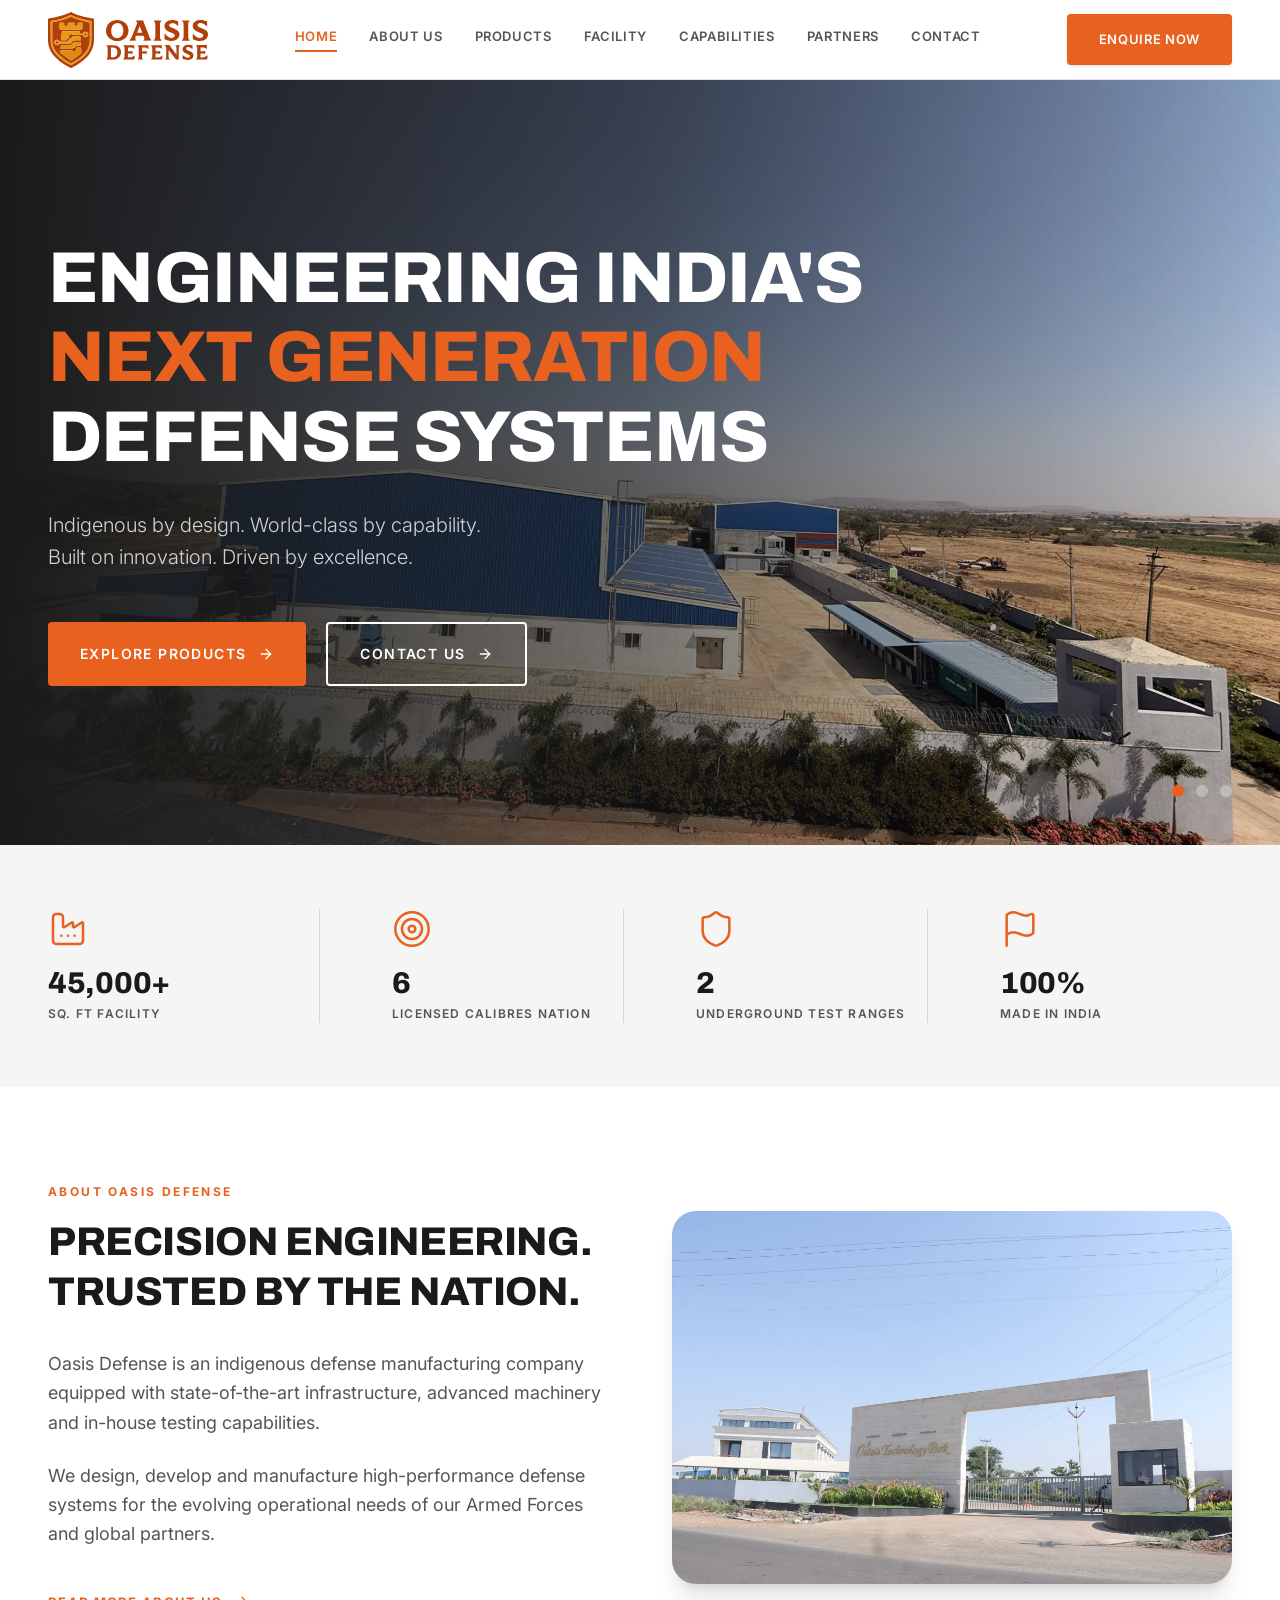
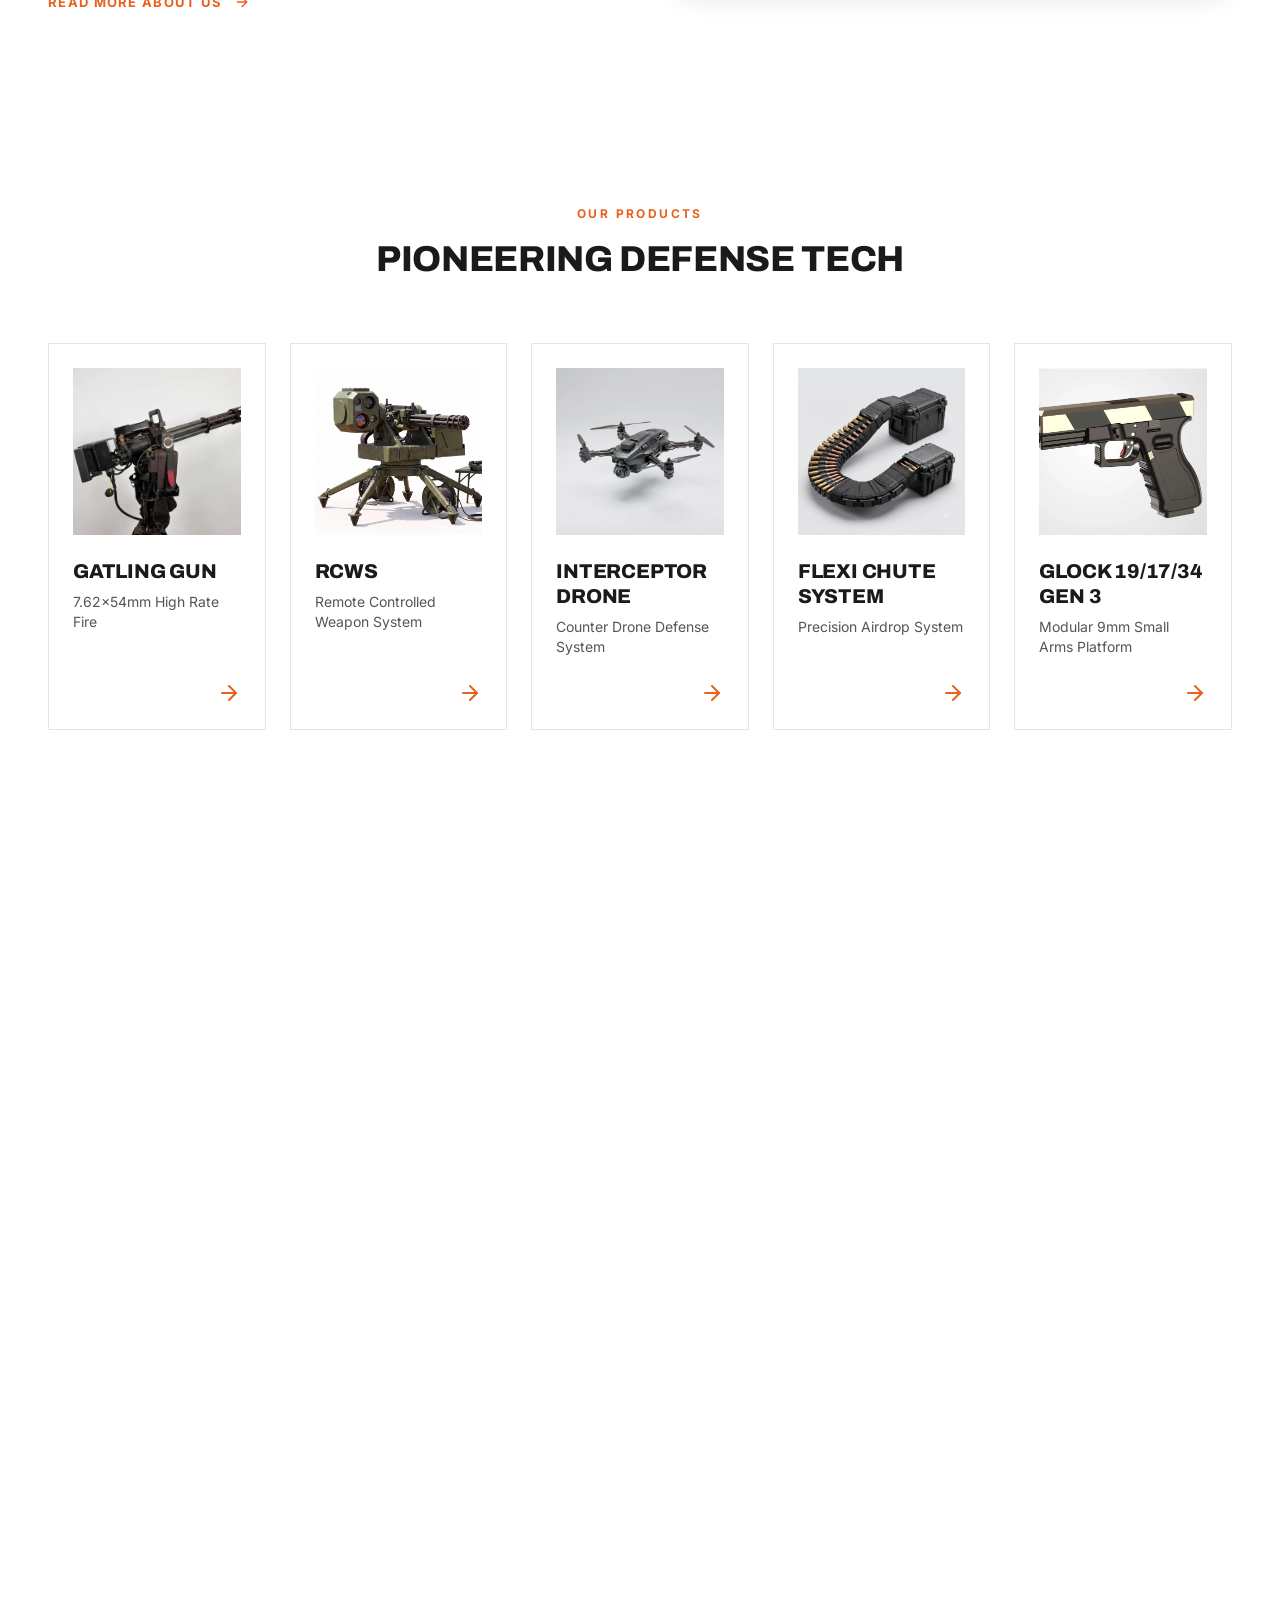
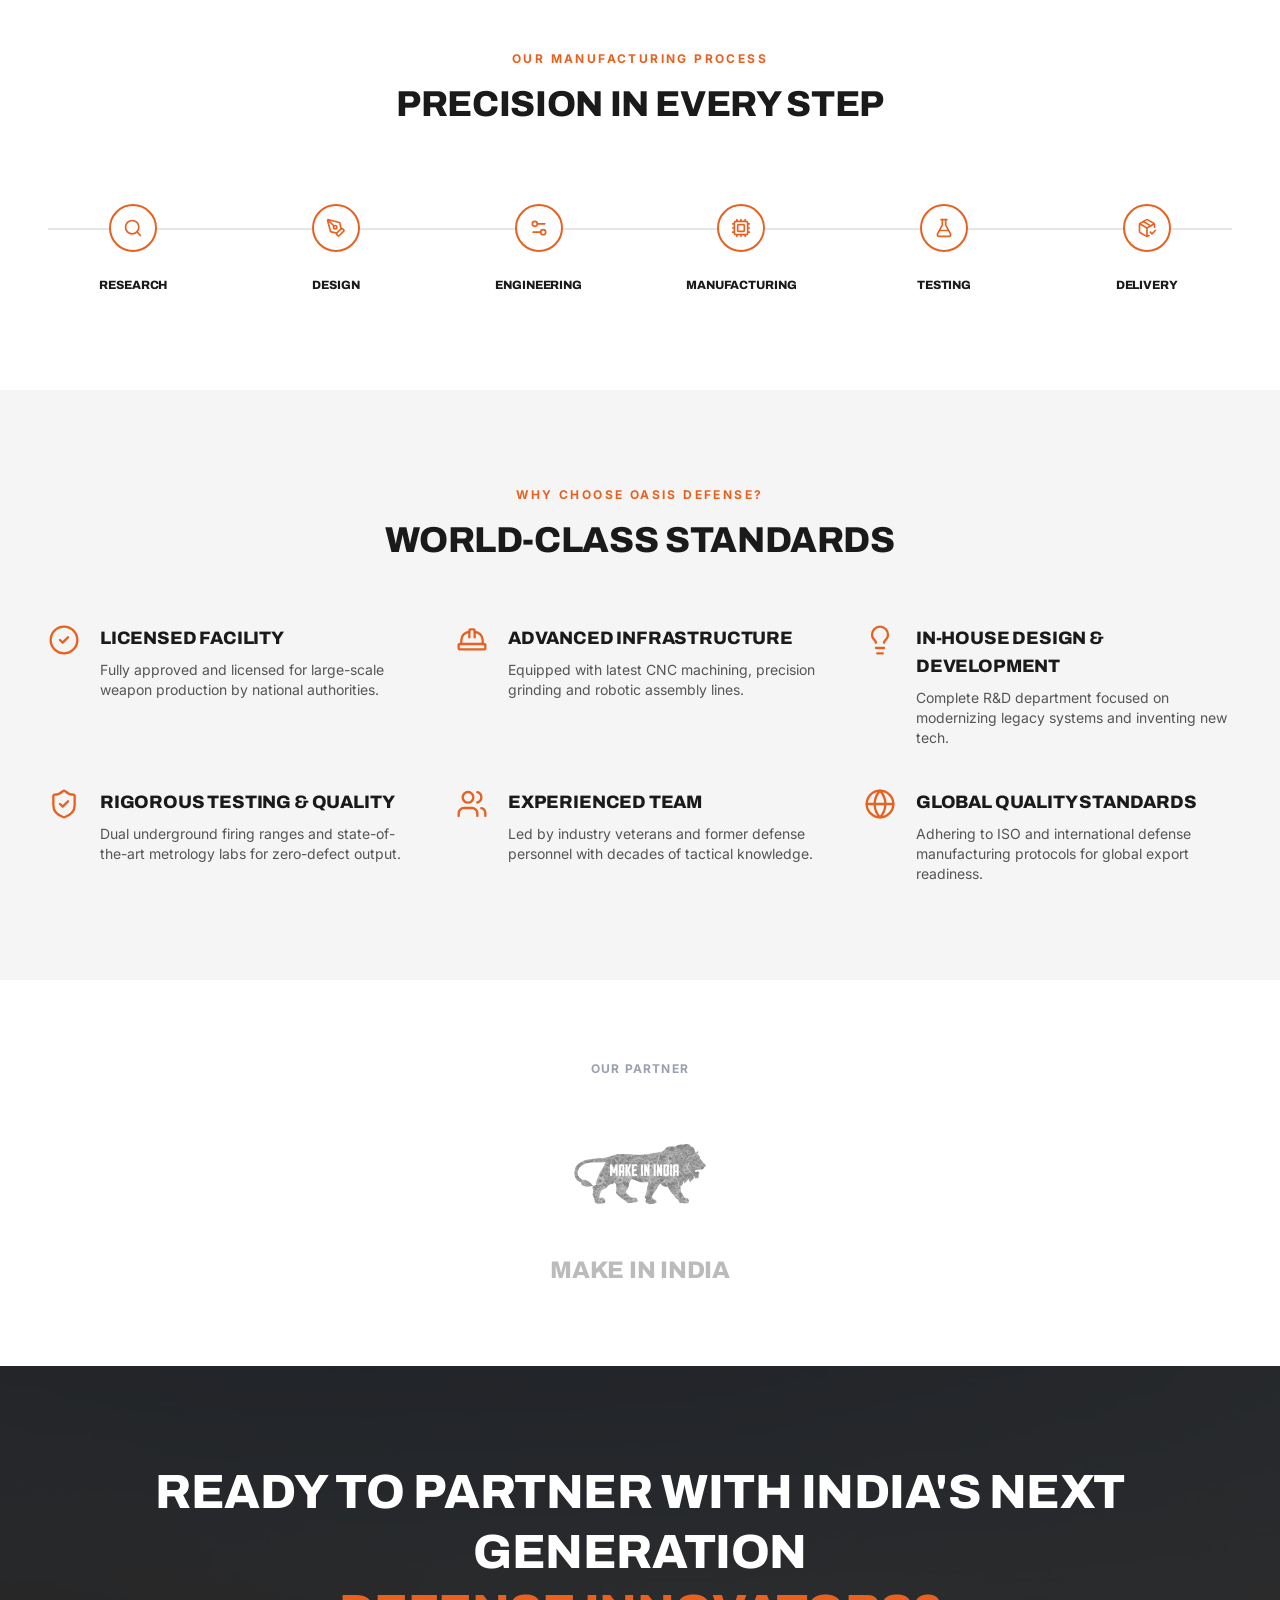
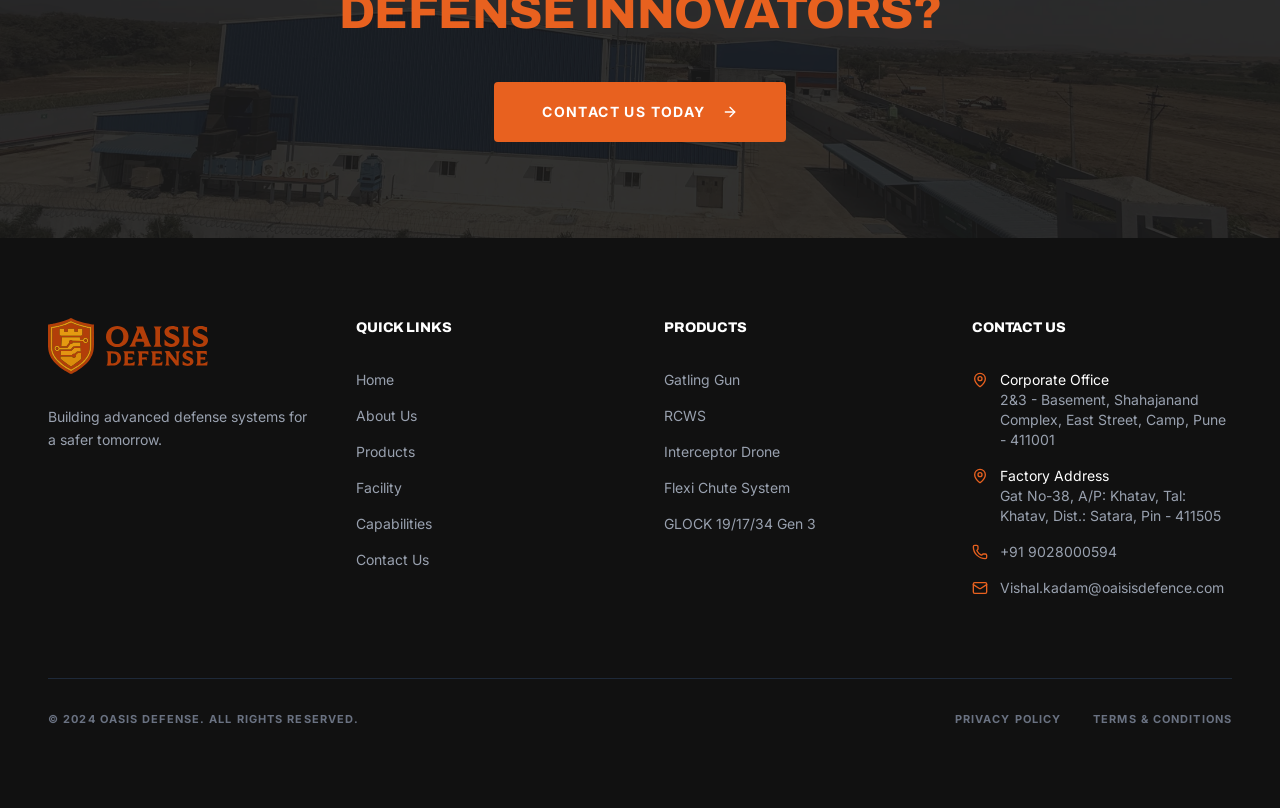
==== commit eb3f9990: "Optimize images as WebP" ====
--- a/index.html
+++ b/index.html
@@ -26,14 +26,14 @@
       content="Indian defense manufacturing company building indigenous weapon systems, RCWS, counter-drone platforms, small arms, and airborne logistics solutions."
     />
     <meta property="og:url" content="https://www.oaisisdefense.com/" />
-    <meta property="og:image" content="https://www.oaisisdefense.com/images/facility-campus-aerial.jpg" />
+    <meta property="og:image" content="https://www.oaisisdefense.com/images/facility-campus-aerial.webp" />
     <meta name="twitter:card" content="summary_large_image" />
     <meta name="twitter:title" content="Oasis Defense | Engineering India's Next Generation Defense Systems" />
     <meta
       name="twitter:description"
       content="Indian defense manufacturing company building indigenous weapon systems, RCWS, counter-drone platforms, small arms, and airborne logistics solutions."
     />
-    <meta name="twitter:image" content="https://www.oaisisdefense.com/images/facility-campus-aerial.jpg" />
+    <meta name="twitter:image" content="https://www.oaisisdefense.com/images/facility-campus-aerial.webp" />
     <script type="application/ld+json">
       {
         "@context": "https://schema.org",
@@ -71,7 +71,7 @@
       href="https://fonts.googleapis.com/css2?family=Archivo:wght@700;800&family=Inter:wght@400;500;600;700&display=swap"
       rel="stylesheet"
     />
-    <script type="module" crossorigin src="/assets/index-CDboTH9e.js"></script>
+    <script type="module" crossorigin src="/assets/index-emtuKUz8.js"></script>
     <link rel="stylesheet" crossorigin href="/assets/index-C9QYzWep.css">
   </head>
   <body>
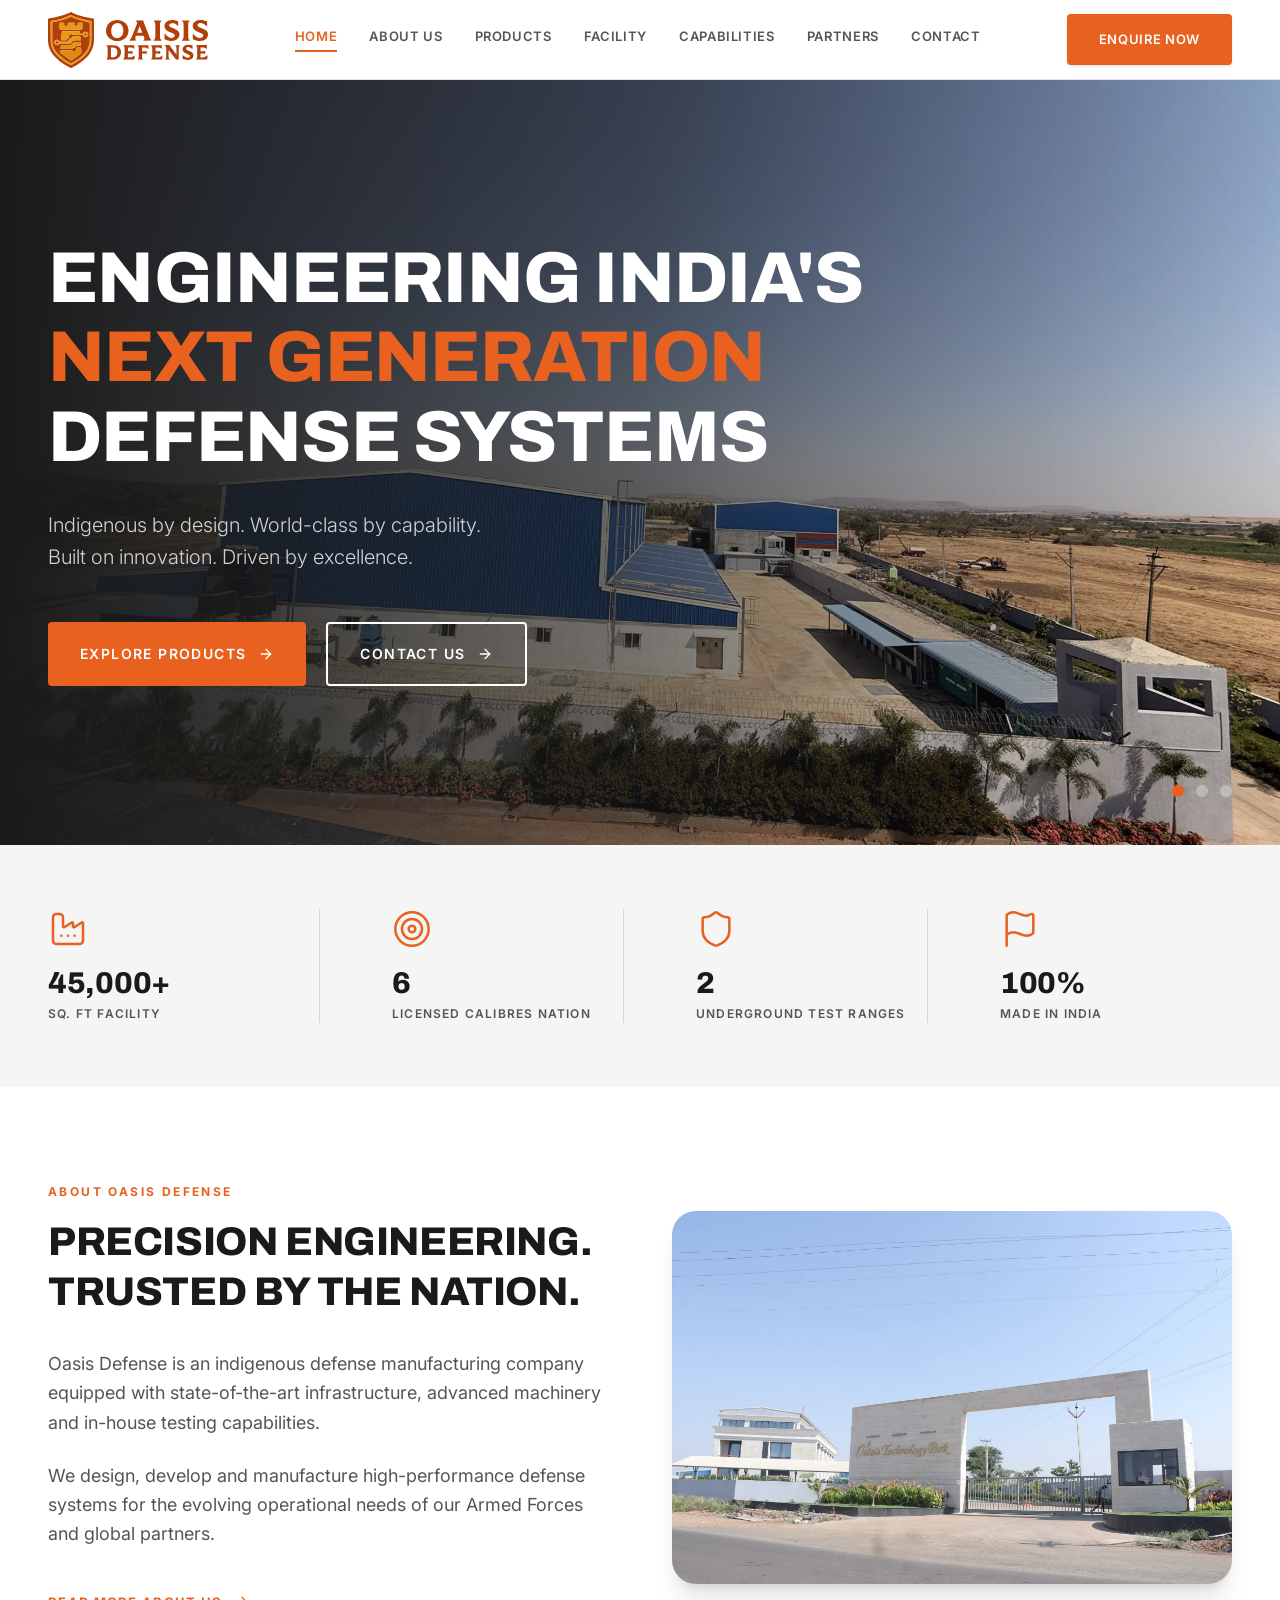
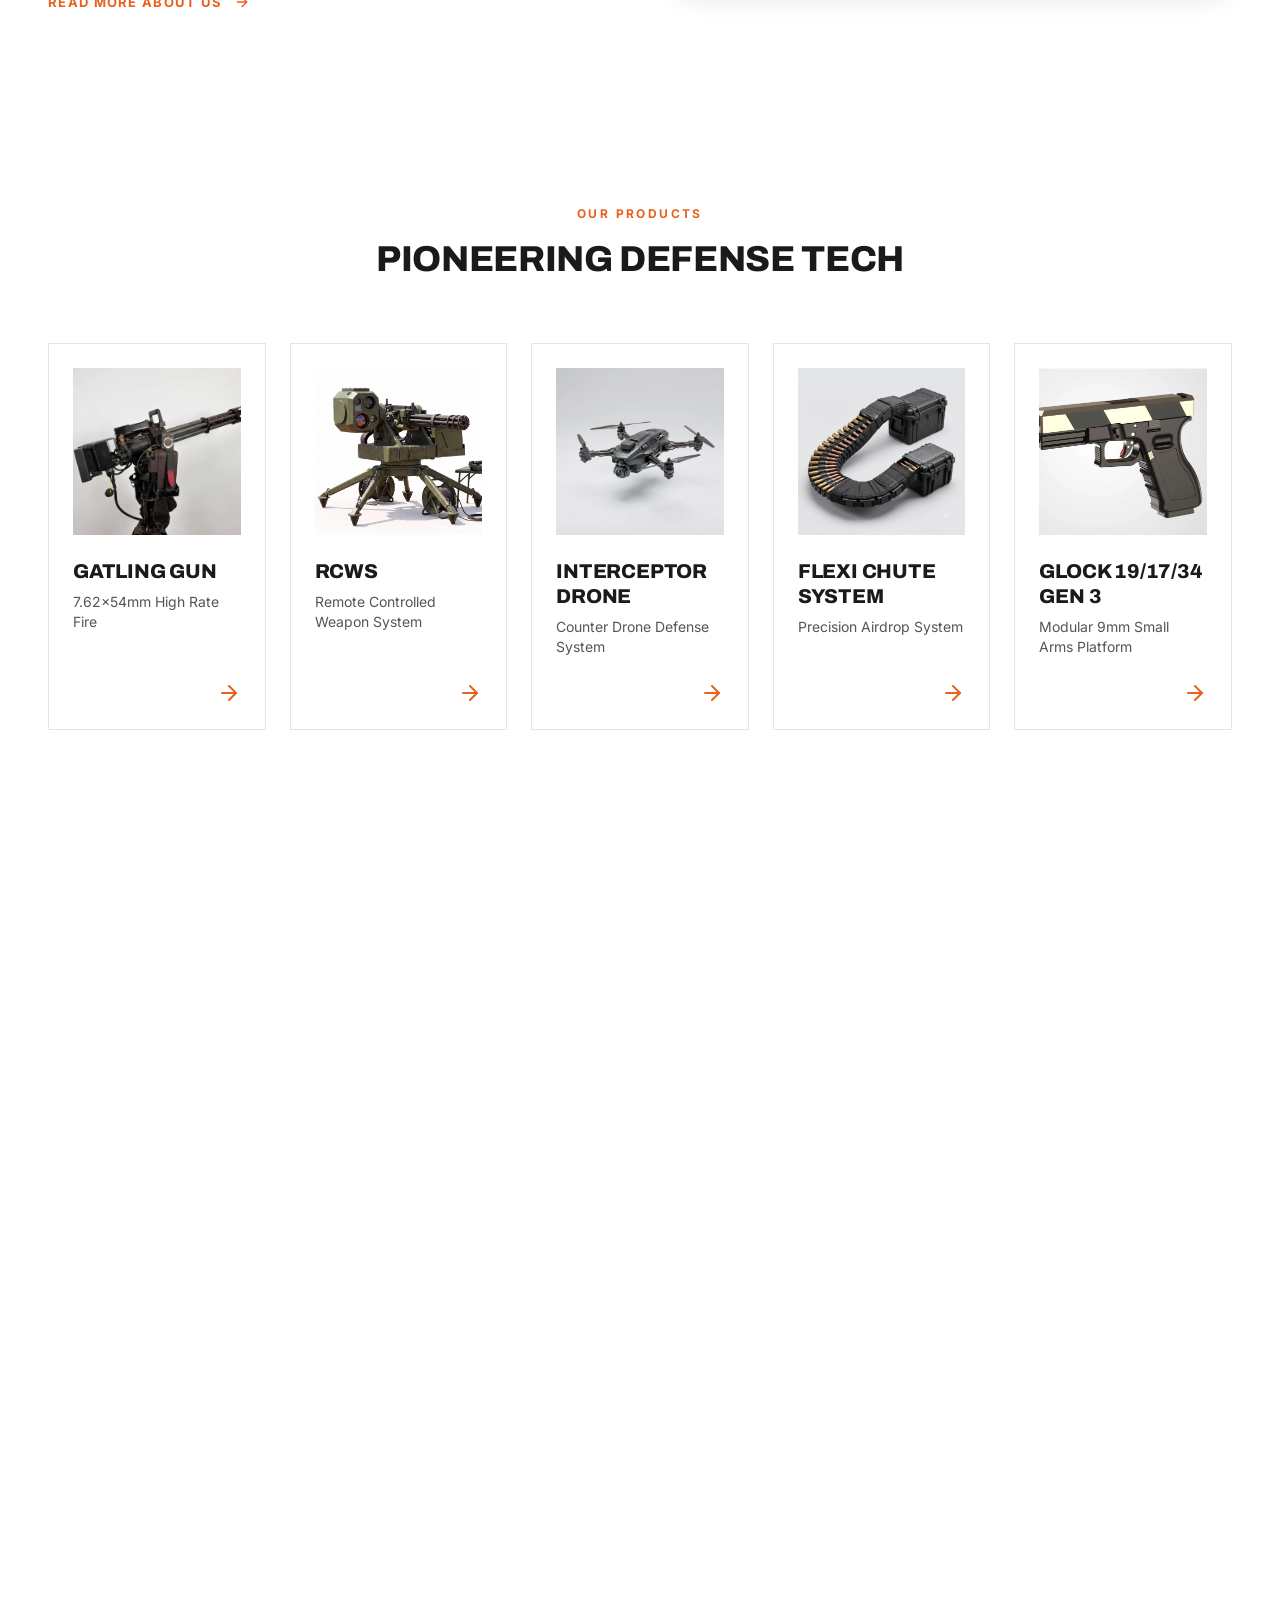
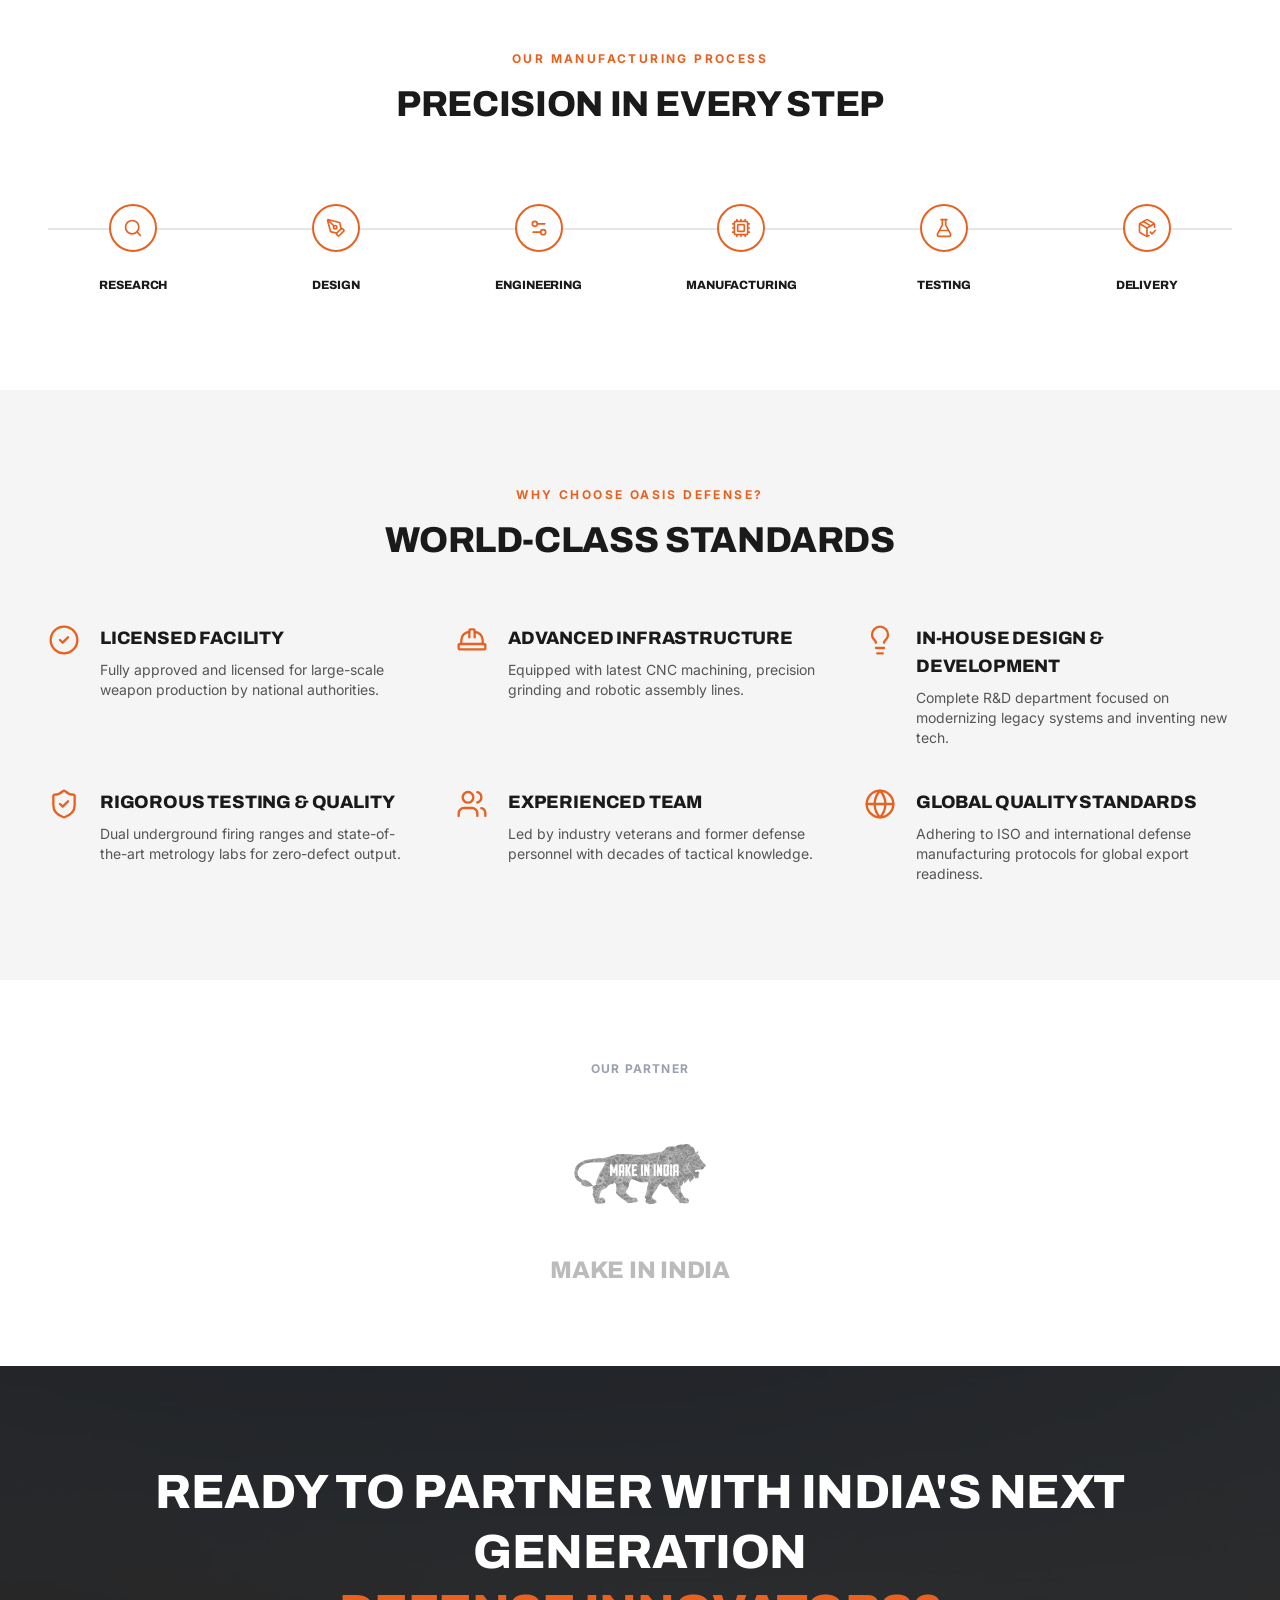
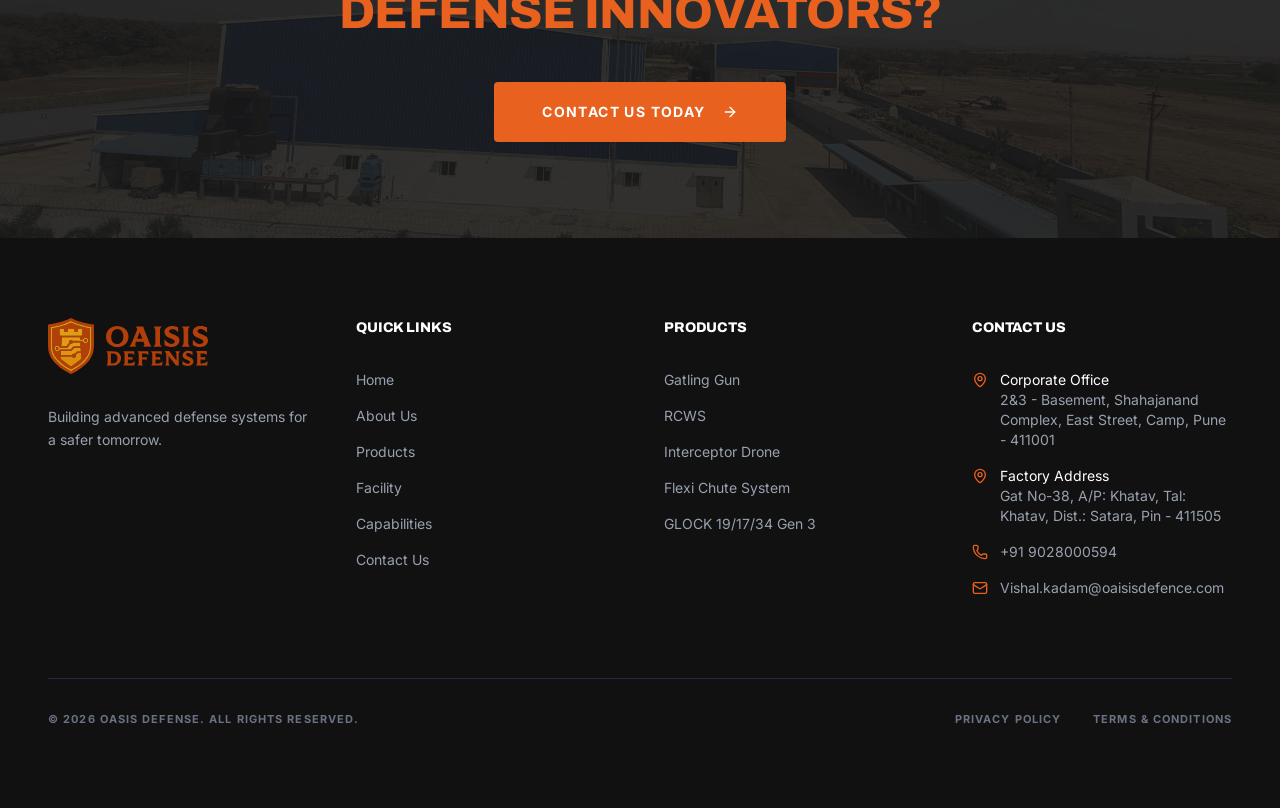
==== commit a719e40d: "Add legal policy pages" ====
--- a/index.html
+++ b/index.html
@@ -15,7 +15,7 @@
     <meta name="author" content="Oasis Defense" />
     <meta name="robots" content="index, follow" />
     <meta name="theme-color" content="#e8611f" />
-    <link rel="canonical" href="https://www.oaisisdefense.com/" />
+    <link rel="canonical" href="https://app.oaisisdefense.com/" />
     <link rel="icon" href="/favicon.svg" type="image/svg+xml" />
     <link rel="manifest" href="/site.webmanifest" />
     <meta property="og:type" content="website" />
@@ -25,22 +25,22 @@
       property="og:description"
       content="Indian defense manufacturing company building indigenous weapon systems, RCWS, counter-drone platforms, small arms, and airborne logistics solutions."
     />
-    <meta property="og:url" content="https://www.oaisisdefense.com/" />
-    <meta property="og:image" content="https://www.oaisisdefense.com/images/facility-campus-aerial.webp" />
+    <meta property="og:url" content="https://app.oaisisdefense.com/" />
+    <meta property="og:image" content="https://app.oaisisdefense.com/images/facility-campus-aerial.webp" />
     <meta name="twitter:card" content="summary_large_image" />
     <meta name="twitter:title" content="Oasis Defense | Engineering India's Next Generation Defense Systems" />
     <meta
       name="twitter:description"
       content="Indian defense manufacturing company building indigenous weapon systems, RCWS, counter-drone platforms, small arms, and airborne logistics solutions."
     />
-    <meta name="twitter:image" content="https://www.oaisisdefense.com/images/facility-campus-aerial.webp" />
+    <meta name="twitter:image" content="https://app.oaisisdefense.com/images/facility-campus-aerial.webp" />
     <script type="application/ld+json">
       {
         "@context": "https://schema.org",
         "@type": "Organization",
         "name": "Oasis Defense",
-        "url": "https://www.oaisisdefense.com/",
-        "logo": "https://www.oaisisdefense.com/favicon.svg",
+        "url": "https://app.oaisisdefense.com/",
+        "logo": "https://app.oaisisdefense.com/favicon.svg",
         "email": "Vishal.kadam@oaisisdefence.com",
         "telephone": "+91 9028000594",
         "address": [
@@ -71,8 +71,8 @@
       href="https://fonts.googleapis.com/css2?family=Archivo:wght@700;800&family=Inter:wght@400;500;600;700&display=swap"
       rel="stylesheet"
     />
-    <script type="module" crossorigin src="/assets/index-emtuKUz8.js"></script>
-    <link rel="stylesheet" crossorigin href="/assets/index-C9QYzWep.css">
+    <script type="module" crossorigin src="/assets/index-B3bFHNmd.js"></script>
+    <link rel="stylesheet" crossorigin href="/assets/index-4nv_8i4f.css">
   </head>
   <body>
     <div id="root"></div>
--- a/assets/index-4nv_8i4f.css
+++ b/assets/index-4nv_8i4f.css
@@ -0,0 +1 @@
+@layer properties{@supports (((-webkit-hyphens:none)) and (not (margin-trim:inline))) or ((-moz-orient:inline) and (not (color:rgb(from red r g b)))){*,:before,:after,::backdrop{--tw-space-y-reverse:0;--tw-border-style:solid;--tw-gradient-position:initial;--tw-gradient-from:#0000;--tw-gradient-via:#0000;--tw-gradient-to:#0000;--tw-gradient-stops:initial;--tw-gradient-via-stops:initial;--tw-gradient-from-position:0%;--tw-gradient-via-position:50%;--tw-gradient-to-position:100%;--tw-leading:initial;--tw-font-weight:initial;--tw-tracking:initial;--tw-shadow:0 0 #0000;--tw-shadow-color:initial;--tw-shadow-alpha:100%;--tw-inset-shadow:0 0 #0000;--tw-inset-shadow-color:initial;--tw-inset-shadow-alpha:100%;--tw-ring-color:initial;--tw-ring-shadow:0 0 #0000;--tw-inset-ring-color:initial;--tw-inset-ring-shadow:0 0 #0000;--tw-ring-inset:initial;--tw-ring-offset-width:0px;--tw-ring-offset-color:#fff;--tw-ring-offset-shadow:0 0 #0000;--tw-outline-style:solid;--tw-blur:initial;--tw-brightness:initial;--tw-contrast:initial;--tw-grayscale:initial;--tw-hue-rotate:initial;--tw-invert:initial;--tw-opacity:initial;--tw-saturate:initial;--tw-sepia:initial;--tw-drop-shadow:initial;--tw-drop-shadow-color:initial;--tw-drop-shadow-alpha:100%;--tw-drop-shadow-size:initial;--tw-duration:initial;--tw-ease:initial;--tw-translate-x:0;--tw-translate-y:0;--tw-translate-z:0;--tw-divide-x-reverse:0}}}@layer theme{:root,:host{--font-sans:ui-sans-serif, system-ui, sans-serif, "Apple Color Emoji", "Segoe UI Emoji", "Segoe UI Symbol", "Noto Color Emoji";--font-mono:ui-monospace, SFMono-Regular, Menlo, Monaco, Consolas, "Liberation Mono", "Courier New", monospace;--color-gray-300:oklch(87.2% .01 258.338);--color-gray-400:oklch(70.7% .022 261.325);--color-gray-500:oklch(55.1% .027 264.364);--color-gray-800:oklch(27.8% .033 256.848);--color-white:#fff;--spacing:.25rem;--container-2xl:42rem;--container-3xl:48rem;--container-4xl:56rem;--container-5xl:64rem;--container-7xl:80rem;--text-sm:.875rem;--text-sm--line-height:calc(1.25 / .875);--text-lg:1.125rem;--text-lg--line-height:calc(1.75 / 1.125);--text-xl:1.25rem;--text-xl--line-height:calc(1.75 / 1.25);--text-2xl:1.5rem;--text-2xl--line-height:calc(2 / 1.5);--text-3xl:1.875rem;--text-3xl--line-height: 1.2 ;--text-4xl:2.25rem;--text-4xl--line-height:calc(2.5 / 2.25);--text-5xl:3rem;--text-5xl--line-height:1;--text-6xl:3.75rem;--text-6xl--line-height:1;--font-weight-light:300;--font-weight-semibold:600;--font-weight-bold:700;--font-weight-extrabold:800;--tracking-wider:.05em;--tracking-widest:.1em;--leading-tight:1.25;--leading-relaxed:1.625;--radius-3xl:1.5rem;--default-transition-duration:.15s;--default-transition-timing-function:cubic-bezier(.4, 0, .2, 1);--default-font-family:var(--font-sans);--default-mono-font-family:var(--font-mono);--color-surface-alt:#f5f5f5;--color-surface-panel:#f0f0f0;--color-dark:#1a1a1a;--color-darker:#111;--color-accent:#e8611f;--color-accent-dark:#d05515;--color-body:#555;--color-line:#e5e5e5;--ease-brand:cubic-bezier(.4, 0, .2, 1)}}@layer base{*,:after,:before,::backdrop{box-sizing:border-box;border:0 solid;margin:0;padding:0}::file-selector-button{box-sizing:border-box;border:0 solid;margin:0;padding:0}html,:host{-webkit-text-size-adjust:100%;tab-size:4;line-height:1.5;font-family:var(--default-font-family,ui-sans-serif, system-ui, sans-serif, "Apple Color Emoji", "Segoe UI Emoji", "Segoe UI Symbol", "Noto Color Emoji");font-feature-settings:var(--default-font-feature-settings,normal);font-variation-settings:var(--default-font-variation-settings,normal);-webkit-tap-highlight-color:transparent}hr{height:0;color:inherit;border-top-width:1px}abbr:where([title]){-webkit-text-decoration:underline dotted;text-decoration:underline dotted}h1,h2,h3,h4,h5,h6{font-size:inherit;font-weight:inherit}a{color:inherit;-webkit-text-decoration:inherit;text-decoration:inherit}b,strong{font-weight:bolder}code,kbd,samp,pre{font-family:var(--default-mono-font-family,ui-monospace, SFMono-Regular, Menlo, Monaco, Consolas, "Liberation Mono", "Courier New", monospace);font-feature-settings:var(--default-mono-font-feature-settings,normal);font-variation-settings:var(--default-mono-font-variation-settings,normal);font-size:1em}small{font-size:80%}sub,sup{vertical-align:baseline;font-size:75%;line-height:0;position:relative}sub{bottom:-.25em}sup{top:-.5em}table{text-indent:0;border-color:inherit;border-collapse:collapse}:-moz-focusring{outline:auto}progress{vertical-align:baseline}summary{display:list-item}ol,ul,menu{list-style:none}img,svg,video,canvas,audio,iframe,embed,object{vertical-align:middle;display:block}img,video{max-width:100%;height:auto}button,input,select,optgroup,textarea{font:inherit;font-feature-settings:inherit;font-variation-settings:inherit;letter-spacing:inherit;color:inherit;opacity:1;background-color:#0000;border-radius:0}::file-selector-button{font:inherit;font-feature-settings:inherit;font-variation-settings:inherit;letter-spacing:inherit;color:inherit;opacity:1;background-color:#0000;border-radius:0}:where(select:is([multiple],[size])) optgroup{font-weight:bolder}:where(select:is([multiple],[size])) optgroup option{padding-inline-start:20px}::file-selector-button{margin-inline-end:4px}::placeholder{opacity:1}@supports (not ((-webkit-appearance:-apple-pay-button))) or (contain-intrinsic-size:1px){::placeholder{color:currentColor}@supports (color:color-mix(in lab,red,red)){::placeholder{color:color-mix(in oklab,currentcolor 50%,transparent)}}}textarea{resize:vertical}::-webkit-search-decoration{-webkit-appearance:none}::-webkit-date-and-time-value{min-height:1lh;text-align:inherit}::-webkit-datetime-edit{display:inline-flex}::-webkit-datetime-edit-fields-wrapper{padding:0}::-webkit-datetime-edit{padding-block:0}::-webkit-datetime-edit-year-field{padding-block:0}::-webkit-datetime-edit-month-field{padding-block:0}::-webkit-datetime-edit-day-field{padding-block:0}::-webkit-datetime-edit-hour-field{padding-block:0}::-webkit-datetime-edit-minute-field{padding-block:0}::-webkit-datetime-edit-second-field{padding-block:0}::-webkit-datetime-edit-millisecond-field{padding-block:0}::-webkit-datetime-edit-meridiem-field{padding-block:0}::-webkit-calendar-picker-indicator{line-height:1}:-moz-ui-invalid{box-shadow:none}button,input:where([type=button],[type=reset],[type=submit]){appearance:button}::file-selector-button{appearance:button}::-webkit-inner-spin-button{height:auto}::-webkit-outer-spin-button{height:auto}[hidden]:where(:not([hidden=until-found])){display:none!important}}@layer components;@layer utilities{.absolute{position:absolute}.fixed{position:fixed}.relative{position:relative}.sticky{position:sticky}.inset-0{inset:0}.top-0{top:0}.right-6{right:calc(var(--spacing) * 6)}.right-12{right:calc(var(--spacing) * 12)}.bottom-6{bottom:calc(var(--spacing) * 6)}.bottom-12{bottom:calc(var(--spacing) * 12)}.left-6{left:calc(var(--spacing) * 6)}.z-0{z-index:0}.z-10{z-index:10}.z-50{z-index:50}.mx-auto{margin-inline:auto}.mt-0\.5{margin-top:calc(var(--spacing) * .5)}.mt-3{margin-top:calc(var(--spacing) * 3)}.mt-6{margin-top:calc(var(--spacing) * 6)}.mt-10{margin-top:calc(var(--spacing) * 10)}.mt-12{margin-top:calc(var(--spacing) * 12)}.mt-20{margin-top:calc(var(--spacing) * 20)}.mt-auto{margin-top:auto}.mb-1{margin-bottom:var(--spacing)}.mb-2{margin-bottom:calc(var(--spacing) * 2)}.mb-3{margin-bottom:calc(var(--spacing) * 3)}.mb-4{margin-bottom:calc(var(--spacing) * 4)}.mb-5{margin-bottom:calc(var(--spacing) * 5)}.mb-6{margin-bottom:calc(var(--spacing) * 6)}.mb-8{margin-bottom:calc(var(--spacing) * 8)}.mb-10{margin-bottom:calc(var(--spacing) * 10)}.mb-12{margin-bottom:calc(var(--spacing) * 12)}.mb-16{margin-bottom:calc(var(--spacing) * 16)}.mb-20{margin-bottom:calc(var(--spacing) * 20)}.ml-auto{margin-left:auto}.block{display:block}.flex{display:flex}.grid{display:grid}.hidden{display:none}.inline{display:inline}.inline-flex{display:inline-flex}.aspect-square{aspect-ratio:1}.size-1\.5{width:calc(var(--spacing) * 1.5);height:calc(var(--spacing) * 1.5)}.size-4{width:calc(var(--spacing) * 4);height:calc(var(--spacing) * 4)}.size-5{width:calc(var(--spacing) * 5);height:calc(var(--spacing) * 5)}.size-6{width:calc(var(--spacing) * 6);height:calc(var(--spacing) * 6)}.size-8{width:calc(var(--spacing) * 8);height:calc(var(--spacing) * 8)}.size-10{width:calc(var(--spacing) * 10);height:calc(var(--spacing) * 10)}.h-3{height:calc(var(--spacing) * 3)}.h-10{height:calc(var(--spacing) * 10)}.h-12{height:calc(var(--spacing) * 12)}.h-14{height:calc(var(--spacing) * 14)}.h-20{height:calc(var(--spacing) * 20)}.h-28{height:calc(var(--spacing) * 28)}.h-\[85vh\]{height:85vh}.h-\[360px\]{height:360px}.h-\[380px\]{height:380px}.h-auto{height:auto}.h-full{height:100%}.min-h-\[600px\]{min-height:600px}.min-h-screen{min-height:100vh}.w-3{width:calc(var(--spacing) * 3)}.w-12{width:calc(var(--spacing) * 12)}.w-auto{width:auto}.w-full{width:100%}.max-w-2xl{max-width:var(--container-2xl)}.max-w-3xl{max-width:var(--container-3xl)}.max-w-4xl{max-width:var(--container-4xl)}.max-w-5xl{max-width:var(--container-5xl)}.max-w-7xl{max-width:var(--container-7xl)}.max-w-full{max-width:100%}.flex-1{flex:1}.shrink-0{flex-shrink:0}.resize{resize:both}.grid-cols-1{grid-template-columns:repeat(1,minmax(0,1fr))}.grid-cols-2{grid-template-columns:repeat(2,minmax(0,1fr))}.flex-col{flex-direction:column}.flex-wrap{flex-wrap:wrap}.items-center{align-items:center}.justify-between{justify-content:space-between}.justify-center{justify-content:center}.justify-end{justify-content:flex-end}.gap-2{gap:calc(var(--spacing) * 2)}.gap-3{gap:calc(var(--spacing) * 3)}.gap-4{gap:calc(var(--spacing) * 4)}.gap-5{gap:calc(var(--spacing) * 5)}.gap-6{gap:calc(var(--spacing) * 6)}.gap-8{gap:calc(var(--spacing) * 8)}.gap-10{gap:calc(var(--spacing) * 10)}.gap-12{gap:calc(var(--spacing) * 12)}.gap-14{gap:calc(var(--spacing) * 14)}.gap-16{gap:calc(var(--spacing) * 16)}:where(.space-y-3>:not(:last-child)){--tw-space-y-reverse:0;margin-block-start:calc(calc(var(--spacing) * 3) * var(--tw-space-y-reverse));margin-block-end:calc(calc(var(--spacing) * 3) * calc(1 - var(--tw-space-y-reverse)))}:where(.space-y-4>:not(:last-child)){--tw-space-y-reverse:0;margin-block-start:calc(calc(var(--spacing) * 4) * var(--tw-space-y-reverse));margin-block-end:calc(calc(var(--spacing) * 4) * calc(1 - var(--tw-space-y-reverse)))}:where(.space-y-5>:not(:last-child)){--tw-space-y-reverse:0;margin-block-start:calc(calc(var(--spacing) * 5) * var(--tw-space-y-reverse));margin-block-end:calc(calc(var(--spacing) * 5) * calc(1 - var(--tw-space-y-reverse)))}:where(.space-y-6>:not(:last-child)){--tw-space-y-reverse:0;margin-block-start:calc(calc(var(--spacing) * 6) * var(--tw-space-y-reverse));margin-block-end:calc(calc(var(--spacing) * 6) * calc(1 - var(--tw-space-y-reverse)))}:where(.space-y-12>:not(:last-child)){--tw-space-y-reverse:0;margin-block-start:calc(calc(var(--spacing) * 12) * var(--tw-space-y-reverse));margin-block-end:calc(calc(var(--spacing) * 12) * calc(1 - var(--tw-space-y-reverse)))}:where(.divide-gray-300>:not(:last-child)){border-color:var(--color-gray-300)}.overflow-hidden{overflow:hidden}.rounded{border-radius:.25rem}.rounded-3xl{border-radius:var(--radius-3xl)}.rounded-\[4px\]{border-radius:4px}.rounded-full{border-radius:3.40282e38px}.border{border-style:var(--tw-border-style);border-width:1px}.border-2{border-style:var(--tw-border-style);border-width:2px}.border-t{border-top-style:var(--tw-border-style);border-top-width:1px}.border-b{border-bottom-style:var(--tw-border-style);border-bottom-width:1px}.border-b-2{border-bottom-style:var(--tw-border-style);border-bottom-width:2px}.border-accent{border-color:var(--color-accent)}.border-gray-800{border-color:var(--color-gray-800)}.border-line{border-color:var(--color-line)}.border-transparent{border-color:#0000}.border-white{border-color:var(--color-white)}.bg-accent{background-color:var(--color-accent)}.bg-dark{background-color:var(--color-dark)}.bg-darker{background-color:var(--color-darker)}.bg-surface-alt{background-color:var(--color-surface-alt)}.bg-surface-panel{background-color:var(--color-surface-panel)}.bg-white{background-color:var(--color-white)}.bg-white\/30{background-color:#ffffff4d}@supports (color:color-mix(in lab,red,red)){.bg-white\/30{background-color:color-mix(in oklab,var(--color-white) 30%,transparent)}}.bg-gradient-to-r{--tw-gradient-position:to right in oklab;background-image:linear-gradient(var(--tw-gradient-stops))}.bg-gradient-to-t{--tw-gradient-position:to top in oklab;background-image:linear-gradient(var(--tw-gradient-stops))}.from-dark{--tw-gradient-from:var(--color-dark);--tw-gradient-stops:var(--tw-gradient-via-stops,var(--tw-gradient-position), var(--tw-gradient-from) var(--tw-gradient-from-position), var(--tw-gradient-to) var(--tw-gradient-to-position))}.from-dark\/70{--tw-gradient-from:#1a1a1ab3}@supports (color:color-mix(in lab,red,red)){.from-dark\/70{--tw-gradient-from:color-mix(in oklab, var(--color-dark) 70%, transparent)}}.from-dark\/70{--tw-gradient-stops:var(--tw-gradient-via-stops,var(--tw-gradient-position), var(--tw-gradient-from) var(--tw-gradient-from-position), var(--tw-gradient-to) var(--tw-gradient-to-position))}.from-dark\/80{--tw-gradient-from:#1a1a1acc}@supports (color:color-mix(in lab,red,red)){.from-dark\/80{--tw-gradient-from:color-mix(in oklab, var(--color-dark) 80%, transparent)}}.from-dark\/80{--tw-gradient-stops:var(--tw-gradient-via-stops,var(--tw-gradient-position), var(--tw-gradient-from) var(--tw-gradient-from-position), var(--tw-gradient-to) var(--tw-gradient-to-position))}.via-dark\/20{--tw-gradient-via:#1a1a1a33}@supports (color:color-mix(in lab,red,red)){.via-dark\/20{--tw-gradient-via:color-mix(in oklab, var(--color-dark) 20%, transparent)}}.via-dark\/20{--tw-gradient-via-stops:var(--tw-gradient-position), var(--tw-gradient-from) var(--tw-gradient-from-position), var(--tw-gradient-via) var(--tw-gradient-via-position), var(--tw-gradient-to) var(--tw-gradient-to-position);--tw-gradient-stops:var(--tw-gradient-via-stops)}.via-dark\/60{--tw-gradient-via:#1a1a1a99}@supports (color:color-mix(in lab,red,red)){.via-dark\/60{--tw-gradient-via:color-mix(in oklab, var(--color-dark) 60%, transparent)}}.via-dark\/60{--tw-gradient-via-stops:var(--tw-gradient-position), var(--tw-gradient-from) var(--tw-gradient-from-position), var(--tw-gradient-via) var(--tw-gradient-via-position), var(--tw-gradient-to) var(--tw-gradient-to-position);--tw-gradient-stops:var(--tw-gradient-via-stops)}.via-transparent{--tw-gradient-via:transparent;--tw-gradient-via-stops:var(--tw-gradient-position), var(--tw-gradient-from) var(--tw-gradient-from-position), var(--tw-gradient-via) var(--tw-gradient-via-position), var(--tw-gradient-to) var(--tw-gradient-to-position);--tw-gradient-stops:var(--tw-gradient-via-stops)}.to-transparent{--tw-gradient-to:transparent;--tw-gradient-stops:var(--tw-gradient-via-stops,var(--tw-gradient-position), var(--tw-gradient-from) var(--tw-gradient-from-position), var(--tw-gradient-to) var(--tw-gradient-to-position))}.object-contain{object-fit:contain}.object-cover{object-fit:cover}.p-6{padding:calc(var(--spacing) * 6)}.px-4{padding-inline:calc(var(--spacing) * 4)}.px-6{padding-inline:calc(var(--spacing) * 6)}.px-8{padding-inline:calc(var(--spacing) * 8)}.px-10{padding-inline:calc(var(--spacing) * 10)}.px-12{padding-inline:calc(var(--spacing) * 12)}.py-3{padding-block:calc(var(--spacing) * 3)}.py-4{padding-block:calc(var(--spacing) * 4)}.py-5{padding-block:calc(var(--spacing) * 5)}.py-16{padding-block:calc(var(--spacing) * 16)}.py-20{padding-block:calc(var(--spacing) * 20)}.py-24{padding-block:calc(var(--spacing) * 24)}.pt-8{padding-top:calc(var(--spacing) * 8)}.pt-10{padding-top:calc(var(--spacing) * 10)}.pb-1{padding-bottom:var(--spacing)}.pb-10{padding-bottom:calc(var(--spacing) * 10)}.text-center{text-align:center}.text-2xl{font-size:var(--text-2xl);line-height:var(--tw-leading,var(--text-2xl--line-height))}.text-3xl{font-size:var(--text-3xl);line-height:var(--tw-leading,var(--text-3xl--line-height))}.text-4xl{font-size:var(--text-4xl);line-height:var(--tw-leading,var(--text-4xl--line-height))}.text-5xl{font-size:var(--text-5xl);line-height:var(--tw-leading,var(--text-5xl--line-height))}.text-lg{font-size:var(--text-lg);line-height:var(--tw-leading,var(--text-lg--line-height))}.text-sm{font-size:var(--text-sm);line-height:var(--tw-leading,var(--text-sm--line-height))}.text-xl{font-size:var(--text-xl);line-height:var(--tw-leading,var(--text-xl--line-height))}.text-\[11px\]{font-size:11px}.text-\[12px\]{font-size:12px}.text-\[13px\]{font-size:13px}.text-\[16px\]{font-size:16px}.leading-\[1\.1\]{--tw-leading:1.1;line-height:1.1}.leading-\[1\.85\]{--tw-leading:1.85;line-height:1.85}.leading-relaxed{--tw-leading:var(--leading-relaxed);line-height:var(--leading-relaxed)}.leading-tight{--tw-leading:var(--leading-tight);line-height:var(--leading-tight)}.font-bold{--tw-font-weight:var(--font-weight-bold);font-weight:var(--font-weight-bold)}.font-extrabold{--tw-font-weight:var(--font-weight-extrabold);font-weight:var(--font-weight-extrabold)}.font-light{--tw-font-weight:var(--font-weight-light);font-weight:var(--font-weight-light)}.font-semibold{--tw-font-weight:var(--font-weight-semibold);font-weight:var(--font-weight-semibold)}.tracking-wider{--tw-tracking:var(--tracking-wider);letter-spacing:var(--tracking-wider)}.tracking-widest{--tw-tracking:var(--tracking-widest);letter-spacing:var(--tracking-widest)}.text-accent{color:var(--color-accent)}.text-body{color:var(--color-body)}.text-dark{color:var(--color-dark)}.text-gray-400{color:var(--color-gray-400)}.text-gray-500{color:var(--color-gray-500)}.text-white{color:var(--color-white)}.text-white\/80{color:#fffc}@supports (color:color-mix(in lab,red,red)){.text-white\/80{color:color-mix(in oklab,var(--color-white) 80%,transparent)}}.normal-case{text-transform:none}.uppercase{text-transform:uppercase}.opacity-10{opacity:.1}.shadow,.shadow-sm{--tw-shadow:0 1px 3px 0 var(--tw-shadow-color,#0000001a), 0 1px 2px -1px var(--tw-shadow-color,#0000001a);box-shadow:var(--tw-inset-shadow),var(--tw-inset-ring-shadow),var(--tw-ring-offset-shadow),var(--tw-ring-shadow),var(--tw-shadow)}.shadow-xl{--tw-shadow:0 20px 25px -5px var(--tw-shadow-color,#0000001a), 0 8px 10px -6px var(--tw-shadow-color,#0000001a);box-shadow:var(--tw-inset-shadow),var(--tw-inset-ring-shadow),var(--tw-ring-offset-shadow),var(--tw-ring-shadow),var(--tw-shadow)}.outline{outline-style:var(--tw-outline-style);outline-width:1px}.grayscale{--tw-grayscale:grayscale(100%);filter:var(--tw-blur,) var(--tw-brightness,) var(--tw-contrast,) var(--tw-grayscale,) var(--tw-hue-rotate,) var(--tw-invert,) var(--tw-saturate,) var(--tw-sepia,) var(--tw-drop-shadow,)}.transition-all{transition-property:all;transition-timing-function:var(--tw-ease,var(--default-transition-timing-function));transition-duration:var(--tw-duration,var(--default-transition-duration))}.transition-colors{transition-property:color,background-color,border-color,outline-color,text-decoration-color,fill,stroke,--tw-gradient-from,--tw-gradient-via,--tw-gradient-to;transition-timing-function:var(--tw-ease,var(--default-transition-timing-function));transition-duration:var(--tw-duration,var(--default-transition-duration))}.transition-transform{transition-property:transform,translate,scale,rotate;transition-timing-function:var(--tw-ease,var(--default-transition-timing-function));transition-duration:var(--tw-duration,var(--default-transition-duration))}.duration-400{--tw-duration:.4s;transition-duration:.4s}.ease-brand{--tw-ease:var(--ease-brand);transition-timing-function:var(--ease-brand)}@media(hover:hover){.group-hover\:translate-x-1:is(:where(.group):hover *){--tw-translate-x:var(--spacing);translate:var(--tw-translate-x) var(--tw-translate-y)}}.last\:border-b-0:last-child{border-bottom-style:var(--tw-border-style);border-bottom-width:0}.last\:pb-0:last-child{padding-bottom:0}@media(hover:hover){.hover\:-translate-y-2\.5:hover{--tw-translate-y:calc(var(--spacing) * -2.5);translate:var(--tw-translate-x) var(--tw-translate-y)}.hover\:bg-accent-dark:hover{background-color:var(--color-accent-dark)}.hover\:bg-white:hover{background-color:var(--color-white)}.hover\:text-accent:hover{color:var(--color-accent)}.hover\:text-dark:hover{color:var(--color-dark)}.hover\:shadow-\[0_20px_40px_rgba\(0\,0\,0\,0\.05\)\]:hover{--tw-shadow:0 20px 40px var(--tw-shadow-color,#0000000d);box-shadow:var(--tw-inset-shadow),var(--tw-inset-ring-shadow),var(--tw-ring-offset-shadow),var(--tw-ring-shadow),var(--tw-shadow)}}@media(min-width:40rem){.sm\:h-\[440px\]{height:440px}.sm\:grid-cols-2{grid-template-columns:repeat(2,minmax(0,1fr))}}@media(min-width:48rem){.md\:block{display:block}.md\:h-36{height:calc(var(--spacing) * 36)}.md\:h-\[460px\]{height:460px}.md\:h-\[500px\]{height:500px}.md\:h-\[600px\]{height:600px}.md\:grid-cols-2{grid-template-columns:repeat(2,minmax(0,1fr))}.md\:grid-cols-3{grid-template-columns:repeat(3,minmax(0,1fr))}.md\:flex-row{flex-direction:row}.md\:text-2xl{font-size:var(--text-2xl);line-height:var(--tw-leading,var(--text-2xl--line-height))}.md\:text-3xl{font-size:var(--text-3xl);line-height:var(--tw-leading,var(--text-3xl--line-height))}.md\:text-4xl{font-size:var(--text-4xl);line-height:var(--tw-leading,var(--text-4xl--line-height))}.md\:text-5xl{font-size:var(--text-5xl);line-height:var(--tw-leading,var(--text-5xl--line-height))}.md\:text-6xl{font-size:var(--text-6xl);line-height:var(--tw-leading,var(--text-6xl--line-height))}.md\:text-xl{font-size:var(--text-xl);line-height:var(--tw-leading,var(--text-xl--line-height))}.md\:text-\[17px\]{font-size:17px}}@media(min-width:64rem){.lg\:grid-cols-1{grid-template-columns:repeat(1,minmax(0,1fr))}.lg\:grid-cols-2{grid-template-columns:repeat(2,minmax(0,1fr))}.lg\:grid-cols-3{grid-template-columns:repeat(3,minmax(0,1fr))}.lg\:grid-cols-4{grid-template-columns:repeat(4,minmax(0,1fr))}.lg\:grid-cols-5{grid-template-columns:repeat(5,minmax(0,1fr))}.lg\:grid-cols-6{grid-template-columns:repeat(6,minmax(0,1fr))}.lg\:grid-cols-\[0\.95fr_1\.05fr\]{grid-template-columns:.95fr 1.05fr}.lg\:grid-cols-\[1\.1fr_0\.9fr\]{grid-template-columns:1.1fr .9fr}.lg\:items-center{align-items:center}.lg\:items-start{align-items:flex-start}:where(.lg\:divide-x>:not(:last-child)){--tw-divide-x-reverse:0;border-inline-style:var(--tw-border-style);border-inline-start-width:calc(1px * var(--tw-divide-x-reverse));border-inline-end-width:calc(1px * calc(1 - var(--tw-divide-x-reverse)))}.lg\:px-12{padding-inline:calc(var(--spacing) * 12)}.lg\:py-28{padding-block:calc(var(--spacing) * 28)}.lg\:pl-10{padding-left:calc(var(--spacing) * 10)}.lg\:text-left{text-align:left}.lg\:text-\[40px\]{font-size:40px}.lg\:text-\[58px\]{font-size:58px}.lg\:text-\[64px\]{font-size:64px}.lg\:text-\[72px\]{font-size:72px}}@media(min-width:80rem){.xl\:ml-0{margin-left:0}.xl\:flex{display:flex}}}@property --tw-space-y-reverse{syntax:"*";inherits:false;initial-value:0}@property --tw-border-style{syntax:"*";inherits:false;initial-value:solid}@property --tw-gradient-position{syntax:"*";inherits:false}@property --tw-gradient-from{syntax:"<color>";inherits:false;initial-value:#0000}@property --tw-gradient-via{syntax:"<color>";inherits:false;initial-value:#0000}@property --tw-gradient-to{syntax:"<color>";inherits:false;initial-value:#0000}@property --tw-gradient-stops{syntax:"*";inherits:false}@property --tw-gradient-via-stops{syntax:"*";inherits:false}@property --tw-gradient-from-position{syntax:"<length-percentage>";inherits:false;initial-value:0%}@property --tw-gradient-via-position{syntax:"<length-percentage>";inherits:false;initial-value:50%}@property --tw-gradient-to-position{syntax:"<length-percentage>";inherits:false;initial-value:100%}@property --tw-leading{syntax:"*";inherits:false}@property --tw-font-weight{syntax:"*";inherits:false}@property --tw-tracking{syntax:"*";inherits:false}@property --tw-shadow{syntax:"*";inherits:false;initial-value:0 0 #0000}@property --tw-shadow-color{syntax:"*";inherits:false}@property --tw-shadow-alpha{syntax:"<percentage>";inherits:false;initial-value:100%}@property --tw-inset-shadow{syntax:"*";inherits:false;initial-value:0 0 #0000}@property --tw-inset-shadow-color{syntax:"*";inherits:false}@property --tw-inset-shadow-alpha{syntax:"<percentage>";inherits:false;initial-value:100%}@property --tw-ring-color{syntax:"*";inherits:false}@property --tw-ring-shadow{syntax:"*";inherits:false;initial-value:0 0 #0000}@property --tw-inset-ring-color{syntax:"*";inherits:false}@property --tw-inset-ring-shadow{syntax:"*";inherits:false;initial-value:0 0 #0000}@property --tw-ring-inset{syntax:"*";inherits:false}@property --tw-ring-offset-width{syntax:"<length>";inherits:false;initial-value:0}@property --tw-ring-offset-color{syntax:"*";inherits:false;initial-value:#fff}@property --tw-ring-offset-shadow{syntax:"*";inherits:false;initial-value:0 0 #0000}@property --tw-outline-style{syntax:"*";inherits:false;initial-value:solid}@property --tw-blur{syntax:"*";inherits:false}@property --tw-brightness{syntax:"*";inherits:false}@property --tw-contrast{syntax:"*";inherits:false}@property --tw-grayscale{syntax:"*";inherits:false}@property --tw-hue-rotate{syntax:"*";inherits:false}@property --tw-invert{syntax:"*";inherits:false}@property --tw-opacity{syntax:"*";inherits:false}@property --tw-saturate{syntax:"*";inherits:false}@property --tw-sepia{syntax:"*";inherits:false}@property --tw-drop-shadow{syntax:"*";inherits:false}@property --tw-drop-shadow-color{syntax:"*";inherits:false}@property --tw-drop-shadow-alpha{syntax:"<percentage>";inherits:false;initial-value:100%}@property --tw-drop-shadow-size{syntax:"*";inherits:false}@property --tw-duration{syntax:"*";inherits:false}@property --tw-ease{syntax:"*";inherits:false}@property --tw-translate-x{syntax:"*";inherits:false;initial-value:0}@property --tw-translate-y{syntax:"*";inherits:false;initial-value:0}@property --tw-translate-z{syntax:"*";inherits:false;initial-value:0}@property --tw-divide-x-reverse{syntax:"*";inherits:false;initial-value:0}body{background-color:#fff;color:#1a1a1a;font-family:Inter,Poppins,sans-serif}.font-heading{font-family:Archivo,Inter,sans-serif;text-transform:uppercase;letter-spacing:-.01em}.section-label{color:#e8611f;font-size:12px;font-weight:700;letter-spacing:.2em;text-transform:uppercase}.reveal-on-scroll{opacity:0;transform:translateY(20px);transition:all .6s ease-out}.reveal-on-scroll.active{opacity:1;transform:translateY(0)}.process-line:before{content:"";position:absolute;top:24px;left:0;right:0;height:2px;background:#e5e5e5;z-index:0}.facility-photo{filter:grayscale(.08) saturate(1.08) contrast(1.02);transition:filter .7s ease,transform .7s ease}.facility-photo:hover{filter:grayscale(0) saturate(1.05);transform:scale(1.035)}.facility-gallery{position:relative;display:block;isolation:isolate}.facility-slide{position:absolute;inset:0;opacity:0;animation:mobile-facility-fade 16s ease-in-out infinite}.facility-slide:nth-child(2){animation-delay:4s}.facility-slide:nth-child(3){animation-delay:8s}.facility-slide:nth-child(4){animation-delay:12s}.facility-slide .facility-photo{transform:scale(1.04);animation-duration:16s;animation-iteration-count:infinite;animation-timing-function:ease-in-out}.facility-slide:nth-child(1) .facility-photo{animation-name:mobile-pan-right}.facility-slide:nth-child(2) .facility-photo{animation-name:mobile-pan-left;animation-delay:4s}.facility-slide:nth-child(3) .facility-photo{animation-name:mobile-pan-up;animation-delay:8s}.facility-slide:nth-child(4) .facility-photo{animation-name:mobile-pan-diagonal;animation-delay:12s}.facility-slide:after{content:"";position:absolute;inset:0;z-index:1;background:linear-gradient(180deg,transparent 45%,rgba(0,0,0,.68));opacity:.84;pointer-events:none;transition:opacity .45s ease}.facility-caption{position:absolute;left:48px;right:48px;bottom:44px;z-index:2;color:#fff;text-shadow:0 2px 14px rgba(0,0,0,.45);transform-origin:bottom left;transition:transform .45s ease,opacity .45s ease}.facility-caption h3{margin:0 0 10px;font-family:Archivo,Inter,sans-serif;font-size:34px;font-weight:800;letter-spacing:.08em;line-height:1.05;text-transform:uppercase}.facility-caption p{margin:0;max-width:420px;color:#ffffffd1;font-size:15px;font-weight:600;line-height:1.35}@media(hover:hover)and (pointer:fine){.facility-slide:hover:after{opacity:1}.facility-slide:hover .facility-caption{transform:scale(1.18) translateY(-4px)}.facility-slide:hover .facility-caption p{color:#fffffff0}}.partner-cloud{filter:grayscale(1);opacity:.5;transition:filter .5s ease,opacity .5s ease}.partner-cloud:hover{filter:grayscale(0);opacity:1}@media(hover:none)and (pointer:coarse){.partner-cloud{animation:mobile-partner-glow 5.5s ease-in-out infinite alternate}}@media(max-width:767px){.facility-slide:after{background:linear-gradient(180deg,transparent 40%,rgba(0,0,0,.76));opacity:1}.facility-caption{left:18px;right:18px;bottom:20px;transform:none}.facility-caption h3{margin-bottom:7px;font-size:20px;letter-spacing:.06em}.facility-caption p{max-width:260px;color:#ffffffe6;font-size:13px;line-height:1.3}}@media(prefers-reduced-motion:reduce){.facility-photo,.partner-cloud,.facility-slide{animation:none}.facility-photo{filter:grayscale(.25) saturate(1)}.partner-cloud{filter:grayscale(.25);opacity:.82}}@media(prefers-reduced-motion:reduce){.facility-slide:first-child{opacity:1}.facility-slide:not(:first-child){opacity:0}}@keyframes mobile-facility-fade{0%,24%{opacity:1}33%,to{opacity:0}}@keyframes mobile-pan-right{0%{transform:scale(1.05) translate(-2%)}24%{transform:scale(1.12) translate(2%)}to{transform:scale(1.05) translate(2%)}}@keyframes mobile-pan-left{0%{transform:scale(1.1) translate(2%)}24%{transform:scale(1.04) translate(-2%)}to{transform:scale(1.04) translate(-2%)}}@keyframes mobile-pan-up{0%{transform:scale(1.08) translateY(2%)}24%{transform:scale(1.13) translateY(-2%)}to{transform:scale(1.13) translateY(-2%)}}@keyframes mobile-pan-diagonal{0%{transform:scale(1.12) translate(-1.5%,1.5%)}24%{transform:scale(1.06) translate(1.5%,-1.5%)}to{transform:scale(1.06) translate(1.5%,-1.5%)}}@keyframes mobile-partner-glow{0%{filter:grayscale(.8);opacity:.55}to{filter:grayscale(.05);opacity:1}}.no-scrollbar{scrollbar-width:none;-ms-overflow-style:none}.no-scrollbar::-webkit-scrollbar{display:none}
